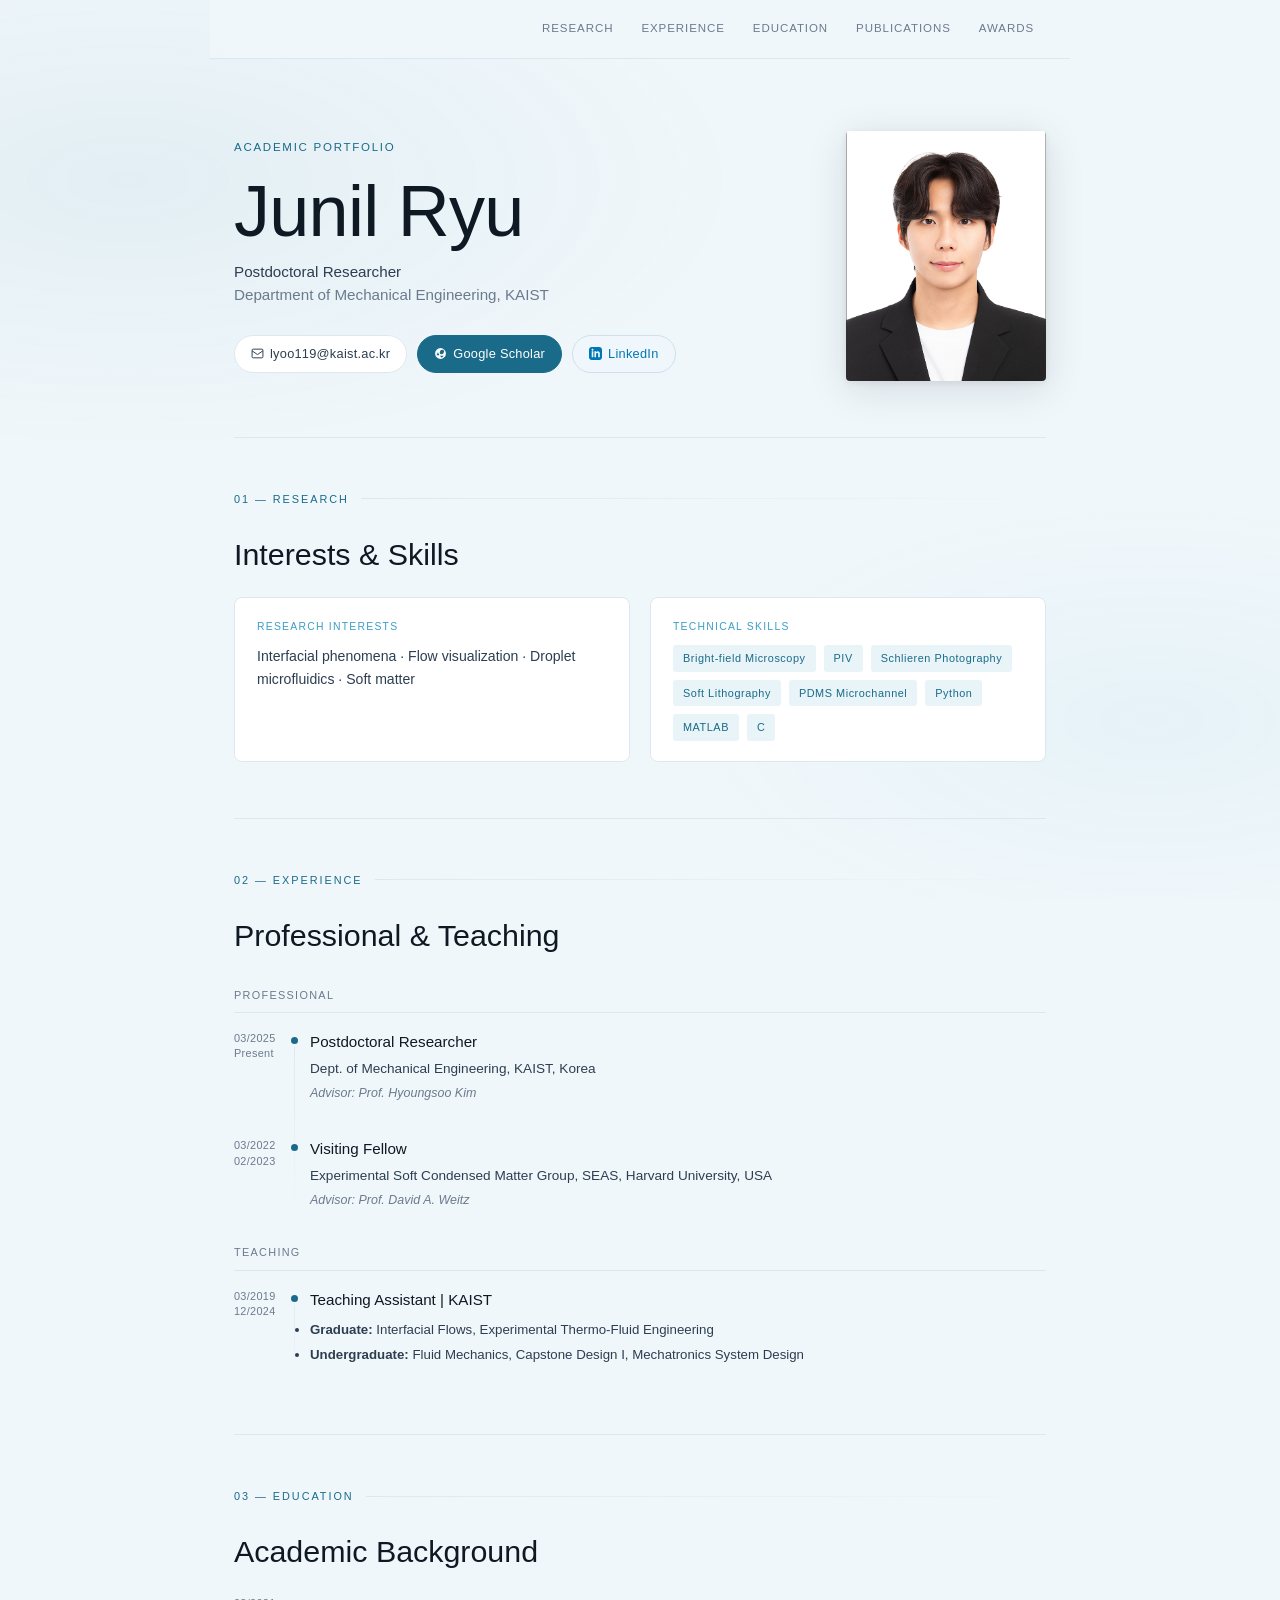
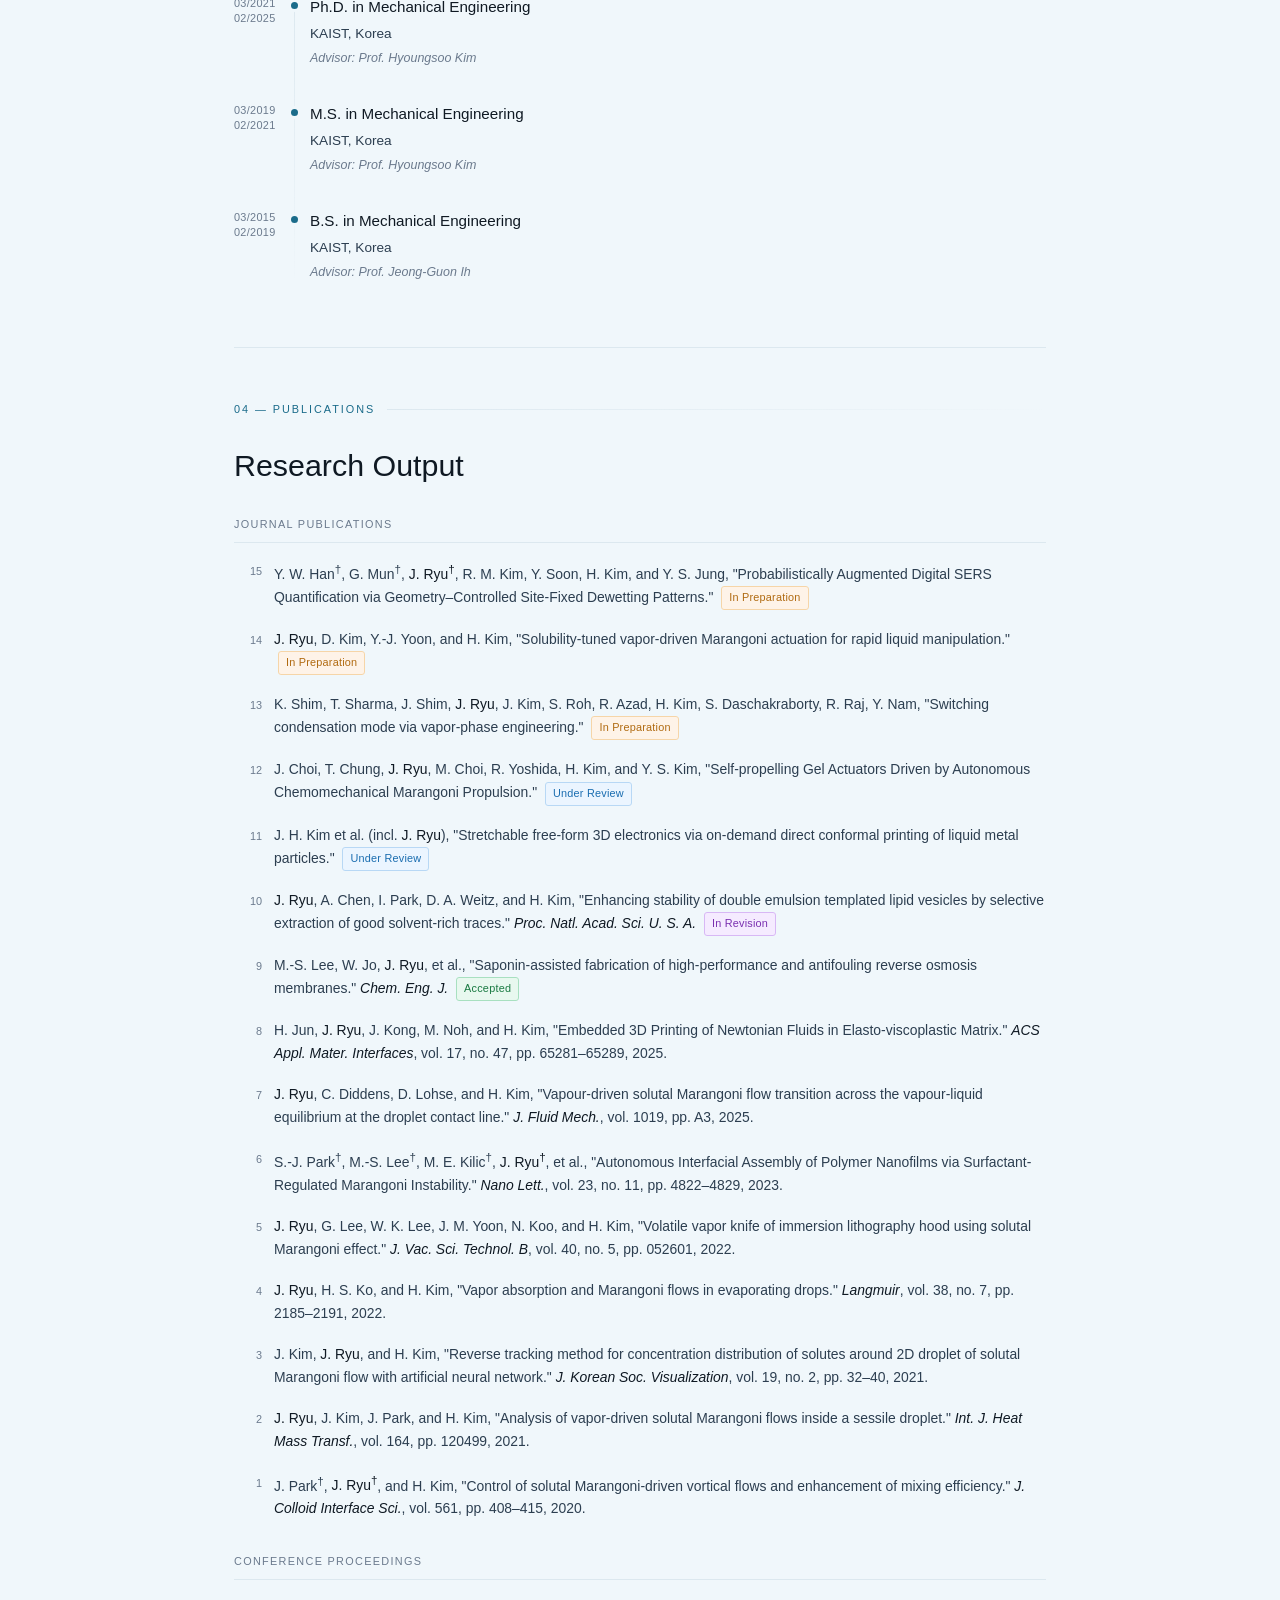
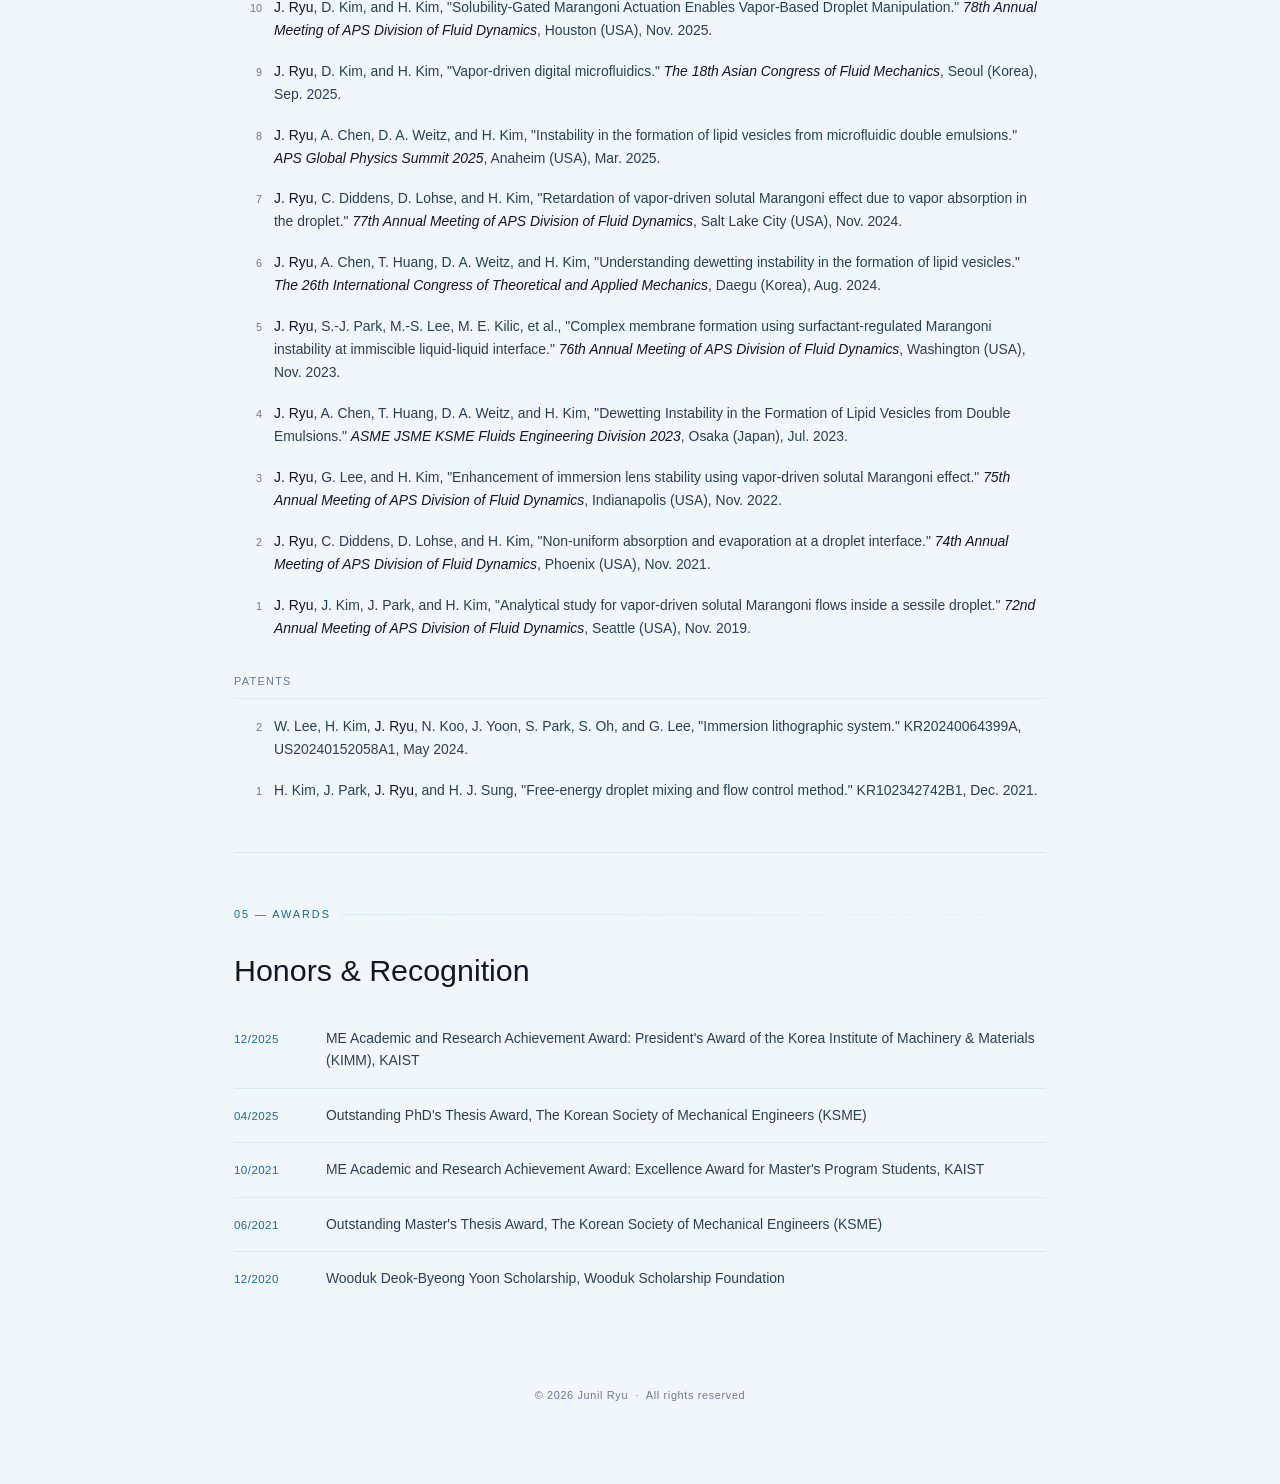
==== index.html @ 3e35cd27 "index.html" ====
<!DOCTYPE html>
<html lang="ko">
<head>
    <meta charset="UTF-8">
    <meta name="viewport" content="width=device-width, initial-scale=1.0">
    <title>Junil Ryu | Personal Academic Website</title>
    <link rel="preconnect" href="https://fonts.googleapis.com">
    <link href="https://fonts.googleapis.com/css2?family=Cormorant+Garamond:ital,wght@0,300;0,400;0,600;1,300;1,400&family=DM+Mono:wght@300;400&display=swap" rel="stylesheet">
    <style>
        :root {
            --ink: #0f1923;
            --ink-soft: #2c3e50;
            --ink-muted: #6b7a8d;
            --water: #1a6b8a;
            --water-light: #3a9fc4;
            --water-pale: #e8f4f8;
            --foam: #f0f7fb;
            --surface: #ffffff;
            --border: #dce8ef;
            --accent: #0d5a75;
            --gold: #c4933f;
        }

        * { box-sizing: border-box; margin: 0; padding: 0; }

        html { scroll-behavior: smooth; }

        body {
            font-family: Arial, sans-serif;
            font-weight: 400;
            color: var(--ink);
            background: var(--foam);
            line-height: 1.7;
            overflow-x: hidden;
        }

        /* ── BACKGROUND ── */
        body::before {
            content: '';
            position: fixed;
            inset: 0;
            background:
                radial-gradient(ellipse 80% 50% at 10% 20%, rgba(26,107,138,0.06) 0%, transparent 60%),
                radial-gradient(ellipse 60% 40% at 90% 80%, rgba(58,159,196,0.05) 0%, transparent 60%);
            pointer-events: none;
            z-index: 0;
        }

        /* ── LAYOUT ── */
        .page-wrap {
            position: relative;
            z-index: 1;
            max-width: 860px;
            margin: 0 auto;
            padding: 0 24px 80px;
        }

        /* ── NAV ── */
        .top-nav {
            position: sticky;
            top: 0;
            z-index: 100;
            display: flex;
            justify-content: flex-end;
            gap: 4px;
            padding: 14px 0;
            background: rgba(240,247,251,0.85);
            backdrop-filter: blur(12px);
            -webkit-backdrop-filter: blur(12px);
            border-bottom: 1px solid var(--border);
            margin: 0 -24px;
            padding: 14px 24px;
        }

        .top-nav a {
            font-family: Arial, sans-serif;
            font-size: 0.72rem;
            letter-spacing: 0.08em;
            text-transform: uppercase;
            color: var(--ink-muted);
            text-decoration: none;
            padding: 5px 12px;
            border-radius: 20px;
            transition: all 0.2s;
        }

        .top-nav a:hover {
            color: var(--water);
            background: var(--water-pale);
        }

        /* ── HERO ── */
        .hero {
            display: grid;
            grid-template-columns: 1fr auto;
            gap: 48px;
            align-items: center;
            padding: 72px 0 56px;
            border-bottom: 1px solid var(--border);
        }

        .hero-text {}

        .hero-eyebrow {
            font-family: Arial, sans-serif;
            font-size: 0.72rem;
            letter-spacing: 0.15em;
            text-transform: uppercase;
            color: var(--water);
            margin-bottom: 16px;
        }

        .hero-name {
            font-family: Arial, sans-serif;
            font-size: clamp(3rem, 6vw, 4.5rem);
            font-weight: 300;
            line-height: 1.05;
            color: var(--ink);
            letter-spacing: -0.01em;
            margin-bottom: 12px;
        }

        .hero-title {
            font-size: 0.95rem;
            color: var(--ink-muted);
            font-weight: 300;
            margin-bottom: 28px;
            line-height: 1.5;
        }

        .hero-title strong {
            color: var(--ink-soft);
            font-weight: 500;
        }

        .hero-links {
            display: flex;
            flex-wrap: wrap;
            gap: 10px;
            align-items: center;
        }

        .hero-links a {
            font-size: 0.8rem;
            text-decoration: none;
            padding: 7px 16px;
            border-radius: 24px;
            font-weight: 400;
            transition: all 0.25s;
            display: inline-flex;
            align-items: center;
            gap: 6px;
            letter-spacing: 0.02em;
        }

        .link-email {
            color: var(--ink-soft);
            border: 1px solid var(--border);
            background: white;
        }

        .link-email:hover {
            border-color: var(--water-light);
            color: var(--water);
        }

        .link-scholar {
            color: white;
            background: var(--water);
            border: 1px solid var(--water);
        }

        .link-scholar:hover {
            background: var(--accent);
            border-color: var(--accent);
        }

        .link-linkedin {
            color: #0077b5;
            border: 1px solid #cde0ec;
            background: #f0f7fc;
        }

        .link-linkedin:hover {
            background: #0077b5;
            color: white;
            border-color: #0077b5;
        }

        /* ── PROFILE IMAGE ── */
        .hero-photo {
            flex-shrink: 0;
        }

        .hero-photo img {
            width: 200px;
            height: 250px;
            object-fit: cover;
            border-radius: 4px;
            box-shadow: 0 8px 40px rgba(15,25,35,0.12), 0 2px 8px rgba(15,25,35,0.08);
            display: block;
        }

        .hero-photo .photo-placeholder {
            width: 160px;
            height: 200px;
            background: linear-gradient(135deg, var(--water-pale) 0%, var(--border) 100%);
            border-radius: 4px;
            display: flex;
            align-items: center;
            justify-content: center;
            font-family: 'Cormorant Garamond', serif;
            font-size: 2.5rem;
            color: var(--water);
            letter-spacing: 0.05em;
        }

        /* ── SECTIONS ── */
        .section {
            padding: 52px 0 32px;
            border-bottom: 1px solid var(--border);
        }

        .section:last-of-type {
            border-bottom: none;
        }

        .section-label {
            font-family: Arial, sans-serif;
            font-size: 0.68rem;
            letter-spacing: 0.18em;
            text-transform: uppercase;
            color: var(--water);
            margin-bottom: 28px;
            display: flex;
            align-items: center;
            gap: 12px;
        }

        .section-label::after {
            content: '';
            flex: 1;
            height: 1px;
            background: linear-gradient(to right, var(--border) 0%, transparent 100%);
        }

        .section-title {
            font-family: Arial, sans-serif;
            font-size: 1.9rem;
            font-weight: 300;
            color: var(--ink);
            line-height: 1.2;
            margin-bottom: 24px;
        }

        /* ── ABOUT / INTERESTS ── */
        .interests-grid {
            display: grid;
            grid-template-columns: 1fr 1fr;
            gap: 20px;
            margin-bottom: 24px;
        }

        .interest-card {
            background: white;
            border: 1px solid var(--border);
            border-radius: 8px;
            padding: 20px 22px;
            transition: box-shadow 0.2s, border-color 0.2s;
        }

        .interest-card:hover {
            border-color: var(--water-light);
            box-shadow: 0 4px 24px rgba(26,107,138,0.08);
        }

        .interest-card-label {
            font-family: Arial, sans-serif;
            font-size: 0.65rem;
            letter-spacing: 0.12em;
            text-transform: uppercase;
            color: var(--water-light);
            margin-bottom: 10px;
        }

        .interest-card p {
            font-size: 0.88rem;
            color: var(--ink-soft);
            line-height: 1.6;
        }

        .skill-tags {
            display: flex;
            flex-wrap: wrap;
            gap: 8px;
            margin-top: 10px;
        }

        .skill-tag {
            font-family: Arial, sans-serif;
            font-size: 0.68rem;
            letter-spacing: 0.05em;
            padding: 4px 10px;
            background: var(--water-pale);
            color: var(--water);
            border-radius: 3px;
        }

        /* ── TIMELINE ── */
        .timeline {
            position: relative;
        }

        .timeline::before {
            content: '';
            position: absolute;
            left: 60px;
            top: 8px;
            bottom: 0;
            width: 1px;
            background: linear-gradient(to bottom, var(--border), transparent);
        }

        .tl-item {
            display: grid;
            grid-template-columns: 60px 1fr;
            gap: 0 16px;
            margin-bottom: 32px;
            position: relative;
        }

        .tl-item::before {
            content: '';
            position: absolute;
            left: 60px;
            top: 8px;
            width: 7px;
            height: 7px;
            background: var(--water);
            border-radius: 50%;
            transform: translateX(-3px);
            box-shadow: 0 0 0 3px var(--foam);
        }

        .tl-date {
            font-family: Arial, sans-serif;
            font-size: 0.68rem;
            color: var(--ink-muted);
            letter-spacing: 0.03em;
            padding-top: 2px;
            text-align: left;
            line-height: 1.4;
        }

        .tl-body {}

        .tl-role {
            font-size: 0.95rem;
            font-weight: 500;
            color: var(--ink);
            margin-bottom: 2px;
        }

        .tl-place {
            font-size: 0.85rem;
            color: var(--ink-soft);
            margin-bottom: 3px;
        }

        .tl-advisor {
            font-size: 0.78rem;
            color: var(--ink-muted);
            font-style: italic;
        }

        .tl-sub {
            margin-top: 6px;
        }

        .tl-sub li {
            font-size: 0.83rem;
            color: var(--ink-soft);
            margin-bottom: 3px;
        }

        /* ── PUBLICATIONS ── */
        .pub-group-title {
            font-family: Arial, sans-serif;
            font-size: 0.68rem;
            letter-spacing: 0.12em;
            text-transform: uppercase;
            color: var(--ink-muted);
            margin: 32px 0 16px;
            padding-bottom: 8px;
            border-bottom: 1px solid var(--border);
        }

        .pub-list {
            list-style: none;
            padding: 0;
        }

        .pub-item {
            display: grid;
            grid-template-columns: 28px 1fr;
            gap: 0 12px;
            margin-bottom: 18px;
            align-items: start;
        }

        .pub-num {
            font-family: Arial, sans-serif;
            font-size: 0.68rem;
            color: var(--ink-muted);
            padding-top: 3px;
            text-align: right;
        }

        .pub-text {
            font-size: 0.87rem;
            color: var(--ink-soft);
            line-height: 1.65;
        }

        .pub-text em {
            color: var(--ink);
            font-style: italic;
        }

        .pub-text strong {
            color: var(--ink);
            font-weight: 500;
        }

        .badge {
            display: inline-block;
            font-size: 0.68rem;
            font-family: Arial, sans-serif;
            padding: 2px 7px;
            border-radius: 3px;
            vertical-align: middle;
            margin-left: 4px;
            font-style: normal;
            letter-spacing: 0.02em;
        }

        .badge-prep {
            background: #fef3e8;
            color: #b06a10;
            border: 1px solid #f6d5a8;
        }

        .badge-review {
            background: #ebf5ff;
            color: #1a6db0;
            border: 1px solid #b8d8f5;
        }

        .badge-revision {
            background: #f5ebff;
            color: #7a30b0;
            border: 1px solid #d8b8f5;
        }

        .badge-accepted {
            background: #e8f8ef;
            color: #1a7a42;
            border: 1px solid #a8e0c0;
        }

        /* ── AWARDS ── */
        .awards-list {
            list-style: none;
            padding: 0;
        }

        .award-item {
            display: grid;
            grid-template-columns: 72px 1fr;
            gap: 0 20px;
            padding: 16px 0;
            border-bottom: 1px solid var(--border);
            align-items: baseline;
        }

        .award-item:last-child {
            border-bottom: none;
        }

        .award-year {
            font-family: Arial, sans-serif;
            font-size: 0.72rem;
            color: var(--water);
            letter-spacing: 0.04em;
        }

        .award-text {
            font-size: 0.87rem;
            color: var(--ink-soft);
            line-height: 1.55;
        }

        /* ── FOOTER ── */
        .footer {
            text-align: center;
            padding: 48px 0 0;
            font-family: Arial, sans-serif;
            font-size: 0.68rem;
            color: var(--ink-muted);
            letter-spacing: 0.06em;
        }

        /* ── ANIMATIONS ── */
        @keyframes fadeUp {
            from { opacity: 0; transform: translateY(16px); }
            to   { opacity: 1; transform: translateY(0); }
        }

        .hero { animation: fadeUp 0.6s ease both; }
        .section { animation: fadeUp 0.5s ease both; animation-play-state: paused; }
        .section.visible { animation-play-state: running; }

        /* ── RESPONSIVE ── */
        @media (max-width: 640px) {
            .hero {
                grid-template-columns: 1fr;
                gap: 32px;
            }
            .hero-photo { order: -1; }
            .hero-photo img, .hero-photo .photo-placeholder {
                width: 100px;
                height: 125px;
            }
            .interests-grid { grid-template-columns: 1fr; }
            .timeline::before { left: 60px; }
            .tl-item { grid-template-columns: 60px 1fr; }
            .tl-item::before { left: 60px; }
        }
    </style>
</head>
<body>

<div class="page-wrap">

    <nav class="top-nav">
        <a href="#about">Research</a>
        <a href="#experience">Experience</a>
        <a href="#education">Education</a>
        <a href="#publications">Publications</a>
        <a href="#awards">Awards</a>
    </nav>

    <!-- ── HERO ── -->
    <header class="hero">
        <div class="hero-text">
            <div class="hero-eyebrow">Academic Portfolio</div>
            <h1 class="hero-name">Junil Ryu</h1>
            <p class="hero-title">
                <strong>Postdoctoral Researcher</strong><br>
                Department of Mechanical Engineering, KAIST
            </p>
            <div class="hero-links">
                <a href="mailto:lyoo119@kaist.ac.kr" class="link-email">
                    <svg width="13" height="13" viewBox="0 0 24 24" fill="none" stroke="currentColor" stroke-width="1.8"><rect x="2" y="4" width="20" height="16" rx="2"/><path d="m2 7 10 7 10-7"/></svg>
                    lyoo119@kaist.ac.kr
                </a>
                <a href="https://scholar.google.com/citations?user=QpXOs18AAAAJ&hl=ko" target="_blank" class="link-scholar">
                    <svg width="13" height="13" viewBox="0 0 24 24" fill="currentColor"><path d="M12,2A10,10 0 0,0 2,12A10,10 0 0,0 12,22A10,10 0 0,0 22,12A10,10 0 0,0 12,2M15.6,5.3C17.4,5.3 18.5,6.5 18.5,8.2C18.5,10.9 16.4,13.2 13.5,13.2C11.7,13.2 10.6,12 10.6,10.3C10.6,7.6 12.7,5.3 15.6,5.3M7.3,9.8L10,15H4.5L7.3,9.8M10.7,16H18.1L14.4,20L10.7,16Z"/></svg>
                    Google Scholar
                </a>
                <a href="http://www.linkedin.com/in/junil-ryu-994206253" target="_blank" class="link-linkedin">
                    <svg width="13" height="13" viewBox="0 0 24 24" fill="currentColor"><path d="M19 0h-14c-2.761 0-5 2.239-5 5v14c0 2.761 2.239 5 5 5h14c2.762 0 5-2.239 5-5v-14c0-2.761-2.238-5-5-5zm-11 19h-3v-11h3v11zm-1.5-12.268c-.966 0-1.75-.79-1.75-1.764s.784-1.764 1.75-1.764 1.75.79 1.75 1.764-.783 1.764-1.75 1.764zm13.5 12.268h-3v-5.604c0-3.368-4-3.113-4 0v5.604h-3v-11h3v1.765c1.396-2.586 7-2.777 7 2.476v6.759z"/></svg>
                    LinkedIn
                </a>
            </div>
        </div>
        <div class="hero-photo">
            <img src="profile.jpg" alt="Junil Ryu" onerror="this.style.display='none'; this.nextElementSibling.style.display='flex';">
            <div class="photo-placeholder" style="display:none;">JR</div>
        </div>
    </header>

    <!-- ── ABOUT ── -->
    <section class="section" id="about">
        <div class="section-label">01 — Research</div>
        <h2 class="section-title">Interests & Skills</h2>
        <div class="interests-grid">
            <div class="interest-card">
                <div class="interest-card-label">Research Interests</div>
                <p>Interfacial phenomena · Flow visualization · Droplet microfluidics · Soft matter</p>
            </div>
            <div class="interest-card">
                <div class="interest-card-label">Technical Skills</div>
                <div class="skill-tags">
                    <span class="skill-tag">Bright-field Microscopy</span>
                    <span class="skill-tag">PIV</span>
                    <span class="skill-tag">Schlieren Photography</span>
                    <span class="skill-tag">Soft Lithography</span>
                    <span class="skill-tag">PDMS Microchannel</span>
                    <span class="skill-tag">Python</span>
                    <span class="skill-tag">MATLAB</span>
                    <span class="skill-tag">C</span>
                </div>
            </div>
        </div>
    </section>

    <!-- ── EXPERIENCE ── -->
    <section class="section" id="experience">
        <div class="section-label">02 — Experience</div>
        <h2 class="section-title">Professional & Teaching</h2>

        <div class="pub-group-title">Professional</div>
        <div class="timeline">
            <div class="tl-item">
                <div class="tl-date">03/2025<br>Present</div>
                <div class="tl-body">
                    <div class="tl-role">Postdoctoral Researcher</div>
                    <div class="tl-place">Dept. of Mechanical Engineering, KAIST, Korea</div>
                    <div class="tl-advisor">Advisor: Prof. Hyoungsoo Kim</div>
                </div>
            </div>
            <div class="tl-item">
                <div class="tl-date">03/2022<br>02/2023</div>
                <div class="tl-body">
                    <div class="tl-role">Visiting Fellow</div>
                    <div class="tl-place">Experimental Soft Condensed Matter Group, SEAS, Harvard University, USA</div>
                    <div class="tl-advisor">Advisor: Prof. David A. Weitz</div>
                </div>
            </div>
        </div>

        <div class="pub-group-title">Teaching</div>
        <div class="timeline">
            <div class="tl-item">
                <div class="tl-date">03/2019<br>12/2024</div>
                <div class="tl-body">
                    <div class="tl-role">Teaching Assistant | KAIST</div>
                    <ul class="tl-sub">
                        <li><strong>Graduate:</strong> Interfacial Flows, Experimental Thermo-Fluid Engineering</li>
                        <li><strong>Undergraduate:</strong> Fluid Mechanics, Capstone Design I, Mechatronics System Design</li>
                    </ul>
                </div>
            </div>
        </div>
    </section>

    <!-- ── EDUCATION ── -->
    <section class="section" id="education">
        <div class="section-label">03 — Education</div>
        <h2 class="section-title">Academic Background</h2>
        <div class="timeline">
            <div class="tl-item">
                <div class="tl-date">03/2021<br>02/2025</div>
                <div class="tl-body">
                    <div class="tl-role">Ph.D. in Mechanical Engineering</div>
                    <div class="tl-place">KAIST, Korea</div>
                    <div class="tl-advisor">Advisor: Prof. Hyoungsoo Kim</div>
                </div>
            </div>
            <div class="tl-item">
                <div class="tl-date">03/2019<br>02/2021</div>
                <div class="tl-body">
                    <div class="tl-role">M.S. in Mechanical Engineering</div>
                    <div class="tl-place">KAIST, Korea</div>
                    <div class="tl-advisor">Advisor: Prof. Hyoungsoo Kim</div>
                </div>
            </div>
            <div class="tl-item">
                <div class="tl-date">03/2015<br>02/2019</div>
                <div class="tl-body">
                    <div class="tl-role">B.S. in Mechanical Engineering</div>
                    <div class="tl-place">KAIST, Korea</div>
                    <div class="tl-advisor">Advisor: Prof. Jeong-Guon Ih</div>
                </div>
            </div>
        </div>
    </section>

    <!-- ── PUBLICATIONS ── -->
    <section class="section" id="publications">
        <div class="section-label">04 — Publications</div>
        <h2 class="section-title">Research Output</h2>

        <div class="pub-group-title">Journal Publications</div>
        <ul class="pub-list">
            <li class="pub-item">
                <span class="pub-num">15</span>
                <span class="pub-text">Y. W. Han<sup>†</sup>, G. Mun<sup>†</sup>, <strong>J. Ryu<sup>†</sup></strong>, R. M. Kim, Y. Soon, H. Kim, and Y. S. Jung, "Probabilistically Augmented Digital SERS Quantification via Geometry–Controlled Site-Fixed Dewetting Patterns." <span class="badge badge-prep">In Preparation</span></span>
            </li>
            <li class="pub-item">
                <span class="pub-num">14</span>
                <span class="pub-text"><strong>J. Ryu</strong>, D. Kim, Y.-J. Yoon, and H. Kim, "Solubility-tuned vapor-driven Marangoni actuation for rapid liquid manipulation." <span class="badge badge-prep">In Preparation</span></span>
            </li>
            <li class="pub-item">
                <span class="pub-num">13</span>
                <span class="pub-text">K. Shim, T. Sharma, J. Shim, <strong>J. Ryu</strong>, J. Kim, S. Roh, R. Azad, H. Kim, S. Daschakraborty, R. Raj, Y. Nam, "Switching condensation mode via vapor-phase engineering." <span class="badge badge-prep">In Preparation</span></span>
            </li>
            <li class="pub-item">
                <span class="pub-num">12</span>
                <span class="pub-text">J. Choi, T. Chung, <strong>J. Ryu</strong>, M. Choi, R. Yoshida, H. Kim, and Y. S. Kim, "Self-propelling Gel Actuators Driven by Autonomous Chemomechanical Marangoni Propulsion." <span class="badge badge-review">Under Review</span></span>
            </li>
            <li class="pub-item">
                <span class="pub-num">11</span>
                <span class="pub-text">J. H. Kim et al. (incl. <strong>J. Ryu</strong>), "Stretchable free-form 3D electronics via on-demand direct conformal printing of liquid metal particles." <span class="badge badge-review">Under Review</span></span>
            </li>
            <li class="pub-item">
                <span class="pub-num">10</span>
                <span class="pub-text"><strong>J. Ryu</strong>, A. Chen, I. Park, D. A. Weitz, and H. Kim, "Enhancing stability of double emulsion templated lipid vesicles by selective extraction of good solvent-rich traces." <em>Proc. Natl. Acad. Sci. U. S. A.</em> <span class="badge badge-revision">In Revision</span></span>
            </li>
            <li class="pub-item">
                <span class="pub-num">9</span>
                <span class="pub-text">M.-S. Lee, W. Jo, <strong>J. Ryu</strong>, et al., "Saponin-assisted fabrication of high-performance and antifouling reverse osmosis membranes." <em>Chem. Eng. J.</em> <span class="badge badge-accepted">Accepted</span></span>
            </li>
            <li class="pub-item">
                <span class="pub-num">8</span>
                <span class="pub-text">H. Jun, <strong>J. Ryu</strong>, J. Kong, M. Noh, and H. Kim, "Embedded 3D Printing of Newtonian Fluids in Elasto-viscoplastic Matrix." <em>ACS Appl. Mater. Interfaces</em>, vol. 17, no. 47, pp. 65281–65289, 2025.</span>
            </li>
            <li class="pub-item">
                <span class="pub-num">7</span>
                <span class="pub-text"><strong>J. Ryu</strong>, C. Diddens, D. Lohse, and H. Kim, "Vapour-driven solutal Marangoni flow transition across the vapour-liquid equilibrium at the droplet contact line." <em>J. Fluid Mech.</em>, vol. 1019, pp. A3, 2025.</span>
            </li>
            <li class="pub-item">
                <span class="pub-num">6</span>
                <span class="pub-text">S.-J. Park<sup>†</sup>, M.-S. Lee<sup>†</sup>, M. E. Kilic<sup>†</sup>, <strong>J. Ryu<sup>†</sup></strong>, et al., "Autonomous Interfacial Assembly of Polymer Nanofilms via Surfactant-Regulated Marangoni Instability." <em>Nano Lett.</em>, vol. 23, no. 11, pp. 4822–4829, 2023.</span>
            </li>
            <li class="pub-item">
                <span class="pub-num">5</span>
                <span class="pub-text"><strong>J. Ryu</strong>, G. Lee, W. K. Lee, J. M. Yoon, N. Koo, and H. Kim, "Volatile vapor knife of immersion lithography hood using solutal Marangoni effect." <em>J. Vac. Sci. Technol. B</em>, vol. 40, no. 5, pp. 052601, 2022.</span>
            </li>
            <li class="pub-item">
                <span class="pub-num">4</span>
                <span class="pub-text"><strong>J. Ryu</strong>, H. S. Ko, and H. Kim, "Vapor absorption and Marangoni flows in evaporating drops." <em>Langmuir</em>, vol. 38, no. 7, pp. 2185–2191, 2022.</span>
            </li>
            <li class="pub-item">
                <span class="pub-num">3</span>
                <span class="pub-text">J. Kim, <strong>J. Ryu</strong>, and H. Kim, "Reverse tracking method for concentration distribution of solutes around 2D droplet of solutal Marangoni flow with artificial neural network." <em>J. Korean Soc. Visualization</em>, vol. 19, no. 2, pp. 32–40, 2021.</span>
            </li>
            <li class="pub-item">
                <span class="pub-num">2</span>
                <span class="pub-text"><strong>J. Ryu</strong>, J. Kim, J. Park, and H. Kim, "Analysis of vapor-driven solutal Marangoni flows inside a sessile droplet." <em>Int. J. Heat Mass Transf.</em>, vol. 164, pp. 120499, 2021.</span>
            </li>
            <li class="pub-item">
                <span class="pub-num">1</span>
                <span class="pub-text">J. Park<sup>†</sup>, <strong>J. Ryu<sup>†</sup></strong>, and H. Kim, "Control of solutal Marangoni-driven vortical flows and enhancement of mixing efficiency." <em>J. Colloid Interface Sci.</em>, vol. 561, pp. 408–415, 2020.</span>
            </li>
        </ul>

        <div class="pub-group-title">Conference Proceedings</div>
        <ul class="pub-list">
            <li class="pub-item">
                <span class="pub-num">10</span>
                <span class="pub-text"><strong>J. Ryu</strong>, D. Kim, and H. Kim, "Solubility-Gated Marangoni Actuation Enables Vapor-Based Droplet Manipulation." <em>78th Annual Meeting of APS Division of Fluid Dynamics</em>, Houston (USA), Nov. 2025.</span>
            </li>
            <li class="pub-item">
                <span class="pub-num">9</span>
                <span class="pub-text"><strong>J. Ryu</strong>, D. Kim, and H. Kim, "Vapor-driven digital microfluidics." <em>The 18th Asian Congress of Fluid Mechanics</em>, Seoul (Korea), Sep. 2025.</span>
            </li>
            <li class="pub-item">
                <span class="pub-num">8</span>
                <span class="pub-text"><strong>J. Ryu</strong>, A. Chen, D. A. Weitz, and H. Kim, "Instability in the formation of lipid vesicles from microfluidic double emulsions." <em>APS Global Physics Summit 2025</em>, Anaheim (USA), Mar. 2025.</span>
            </li>
            <li class="pub-item">
                <span class="pub-num">7</span>
                <span class="pub-text"><strong>J. Ryu</strong>, C. Diddens, D. Lohse, and H. Kim, "Retardation of vapor-driven solutal Marangoni effect due to vapor absorption in the droplet." <em>77th Annual Meeting of APS Division of Fluid Dynamics</em>, Salt Lake City (USA), Nov. 2024.</span>
            </li>
            <li class="pub-item">
                <span class="pub-num">6</span>
                <span class="pub-text"><strong>J. Ryu</strong>, A. Chen, T. Huang, D. A. Weitz, and H. Kim, "Understanding dewetting instability in the formation of lipid vesicles." <em>The 26th International Congress of Theoretical and Applied Mechanics</em>, Daegu (Korea), Aug. 2024.</span>
            </li>
            <li class="pub-item">
                <span class="pub-num">5</span>
                <span class="pub-text"><strong>J. Ryu</strong>, S.-J. Park, M.-S. Lee, M. E. Kilic, et al., "Complex membrane formation using surfactant-regulated Marangoni instability at immiscible liquid-liquid interface." <em>76th Annual Meeting of APS Division of Fluid Dynamics</em>, Washington (USA), Nov. 2023.</span>
            </li>
            <li class="pub-item">
                <span class="pub-num">4</span>
                <span class="pub-text"><strong>J. Ryu</strong>, A. Chen, T. Huang, D. A. Weitz, and H. Kim, "Dewetting Instability in the Formation of Lipid Vesicles from Double Emulsions." <em>ASME JSME KSME Fluids Engineering Division 2023</em>, Osaka (Japan), Jul. 2023.</span>
            </li>
            <li class="pub-item">
                <span class="pub-num">3</span>
                <span class="pub-text"><strong>J. Ryu</strong>, G. Lee, and H. Kim, "Enhancement of immersion lens stability using vapor-driven solutal Marangoni effect." <em>75th Annual Meeting of APS Division of Fluid Dynamics</em>, Indianapolis (USA), Nov. 2022.</span>
            </li>
            <li class="pub-item">
                <span class="pub-num">2</span>
                <span class="pub-text"><strong>J. Ryu</strong>, C. Diddens, D. Lohse, and H. Kim, "Non-uniform absorption and evaporation at a droplet interface." <em>74th Annual Meeting of APS Division of Fluid Dynamics</em>, Phoenix (USA), Nov. 2021.</span>
            </li>
            <li class="pub-item">
                <span class="pub-num">1</span>
                <span class="pub-text"><strong>J. Ryu</strong>, J. Kim, J. Park, and H. Kim, "Analytical study for vapor-driven solutal Marangoni flows inside a sessile droplet." <em>72nd Annual Meeting of APS Division of Fluid Dynamics</em>, Seattle (USA), Nov. 2019.</span>
            </li>
        </ul>

        <div class="pub-group-title">Patents</div>
        <ul class="pub-list">
            <li class="pub-item">
                <span class="pub-num">2</span>
                <span class="pub-text">W. Lee, H. Kim, <strong>J. Ryu</strong>, N. Koo, J. Yoon, S. Park, S. Oh, and G. Lee, "Immersion lithographic system." KR20240064399A, US20240152058A1, May 2024.</span>
            </li>
            <li class="pub-item">
                <span class="pub-num">1</span>
                <span class="pub-text">H. Kim, J. Park, <strong>J. Ryu</strong>, and H. J. Sung, "Free-energy droplet mixing and flow control method." KR102342742B1, Dec. 2021.</span>
            </li>
        </ul>
    </section>

    <!-- ── AWARDS ── -->
    <section class="section" id="awards">
        <div class="section-label">05 — Awards</div>
        <h2 class="section-title">Honors & Recognition</h2>
        <ul class="awards-list">
            <li class="award-item">
                <span class="award-year">12/2025</span>
                <span class="award-text">ME Academic and Research Achievement Award: President's Award of the Korea Institute of Machinery &amp; Materials (KIMM), KAIST</span>
            </li>
            <li class="award-item">
                <span class="award-year">04/2025</span>
                <span class="award-text">Outstanding PhD's Thesis Award, The Korean Society of Mechanical Engineers (KSME)</span>
            </li>
            <li class="award-item">
                <span class="award-year">10/2021</span>
                <span class="award-text">ME Academic and Research Achievement Award: Excellence Award for Master's Program Students, KAIST</span>
            </li>
            <li class="award-item">
                <span class="award-year">06/2021</span>
                <span class="award-text">Outstanding Master's Thesis Award, The Korean Society of Mechanical Engineers (KSME)</span>
            </li>
            <li class="award-item">
                <span class="award-year">12/2020</span>
                <span class="award-text">Wooduk Deok-Byeong Yoon Scholarship, Wooduk Scholarship Foundation</span>
            </li>
        </ul>
    </section>

    <footer class="footer">
        <p>&copy; 2026 Junil Ryu &nbsp;·&nbsp; All rights reserved</p>
    </footer>

</div>

<script>
    // Scroll-triggered section animations
    const observer = new IntersectionObserver((entries) => {
        entries.forEach(e => {
            if (e.isIntersecting) {
                e.target.classList.add('visible');
                observer.unobserve(e.target);
            }
        });
    }, { threshold: 0.08 });

    document.querySelectorAll('.section').forEach(s => observer.observe(s));
</script>

</body>
</html>
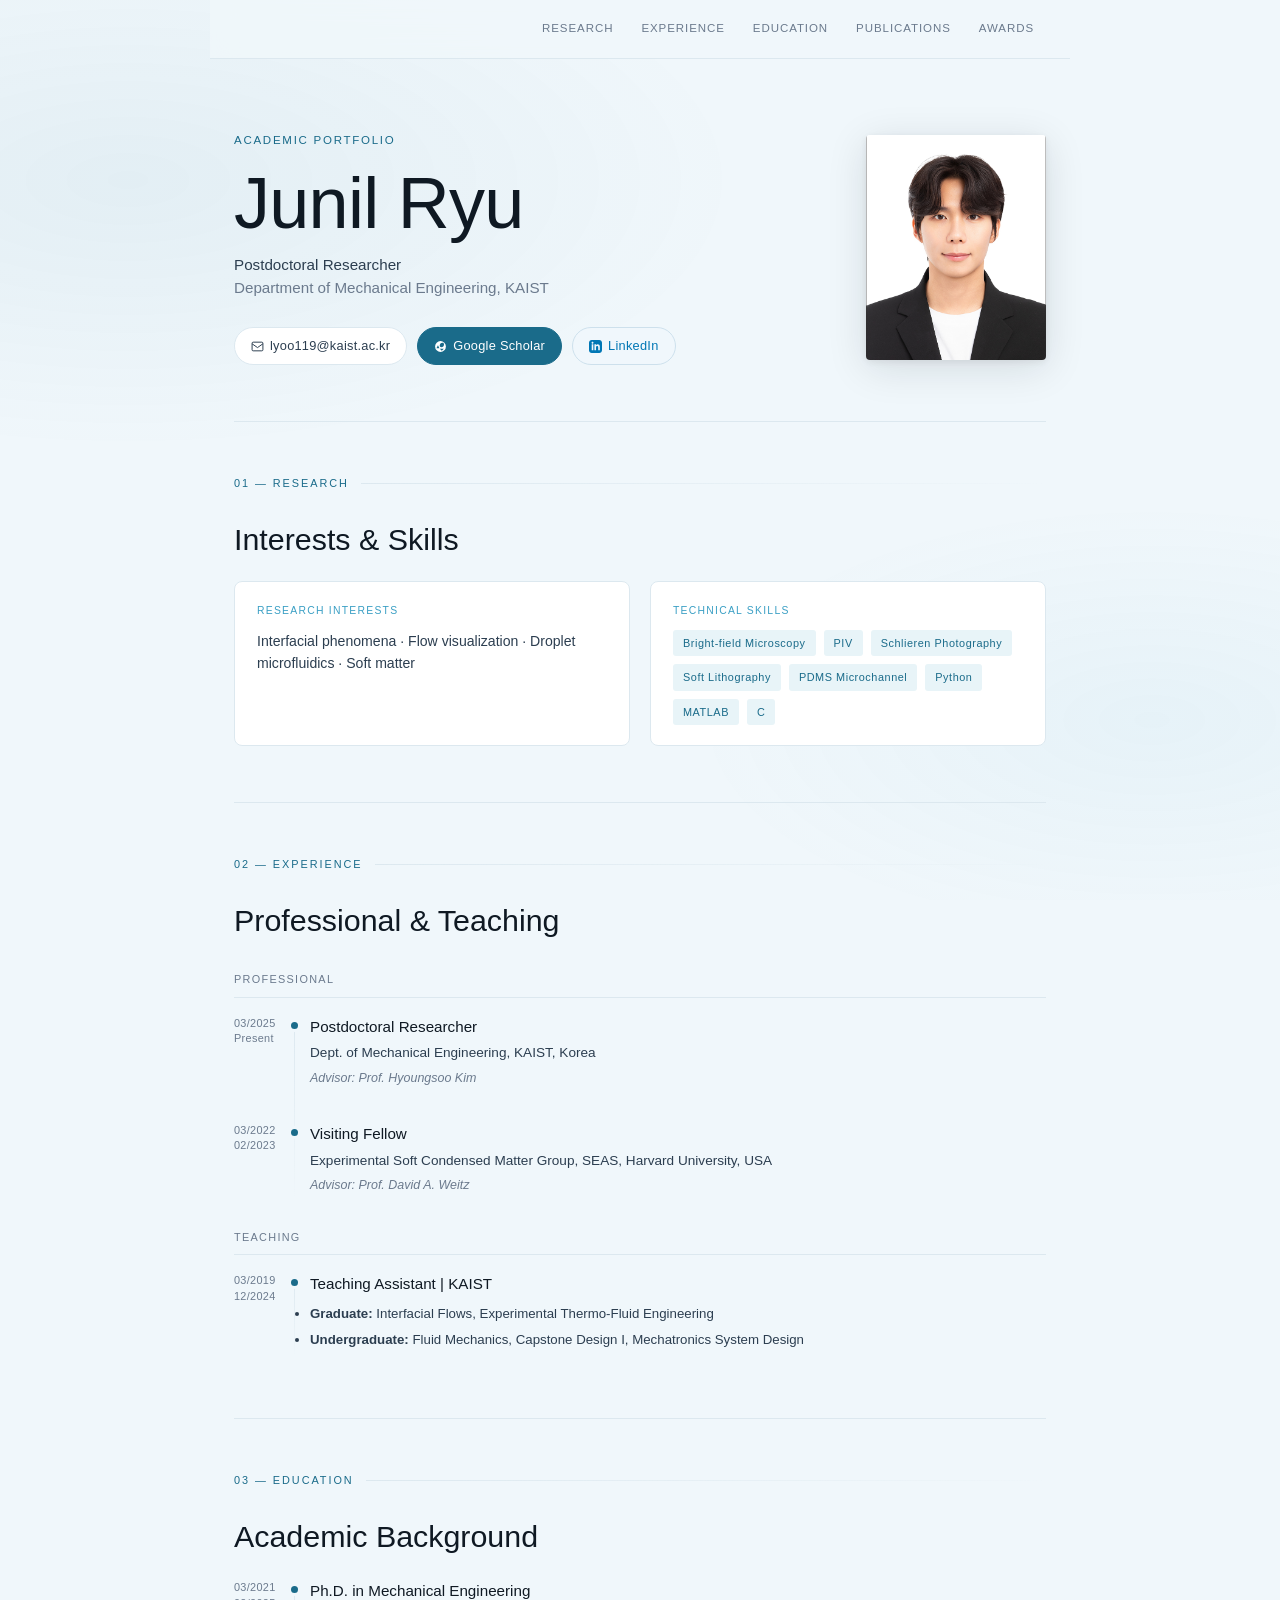
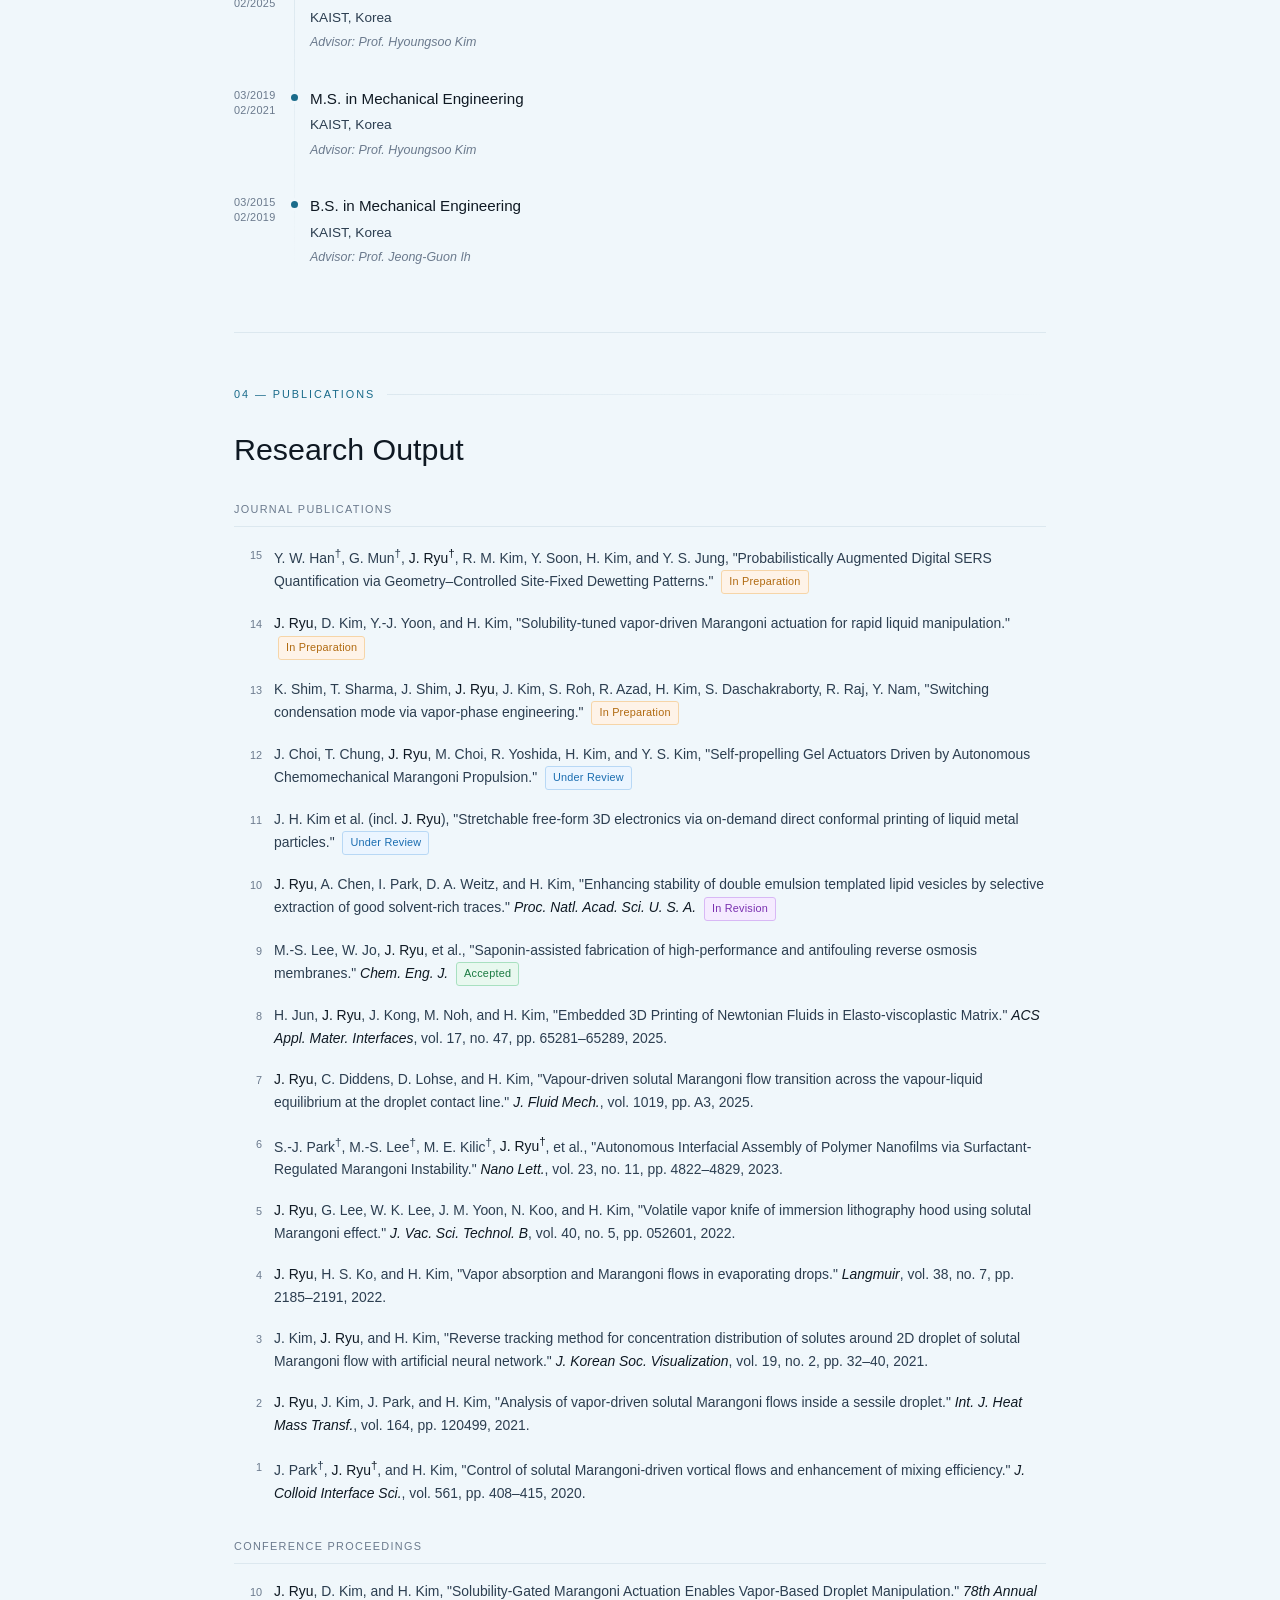
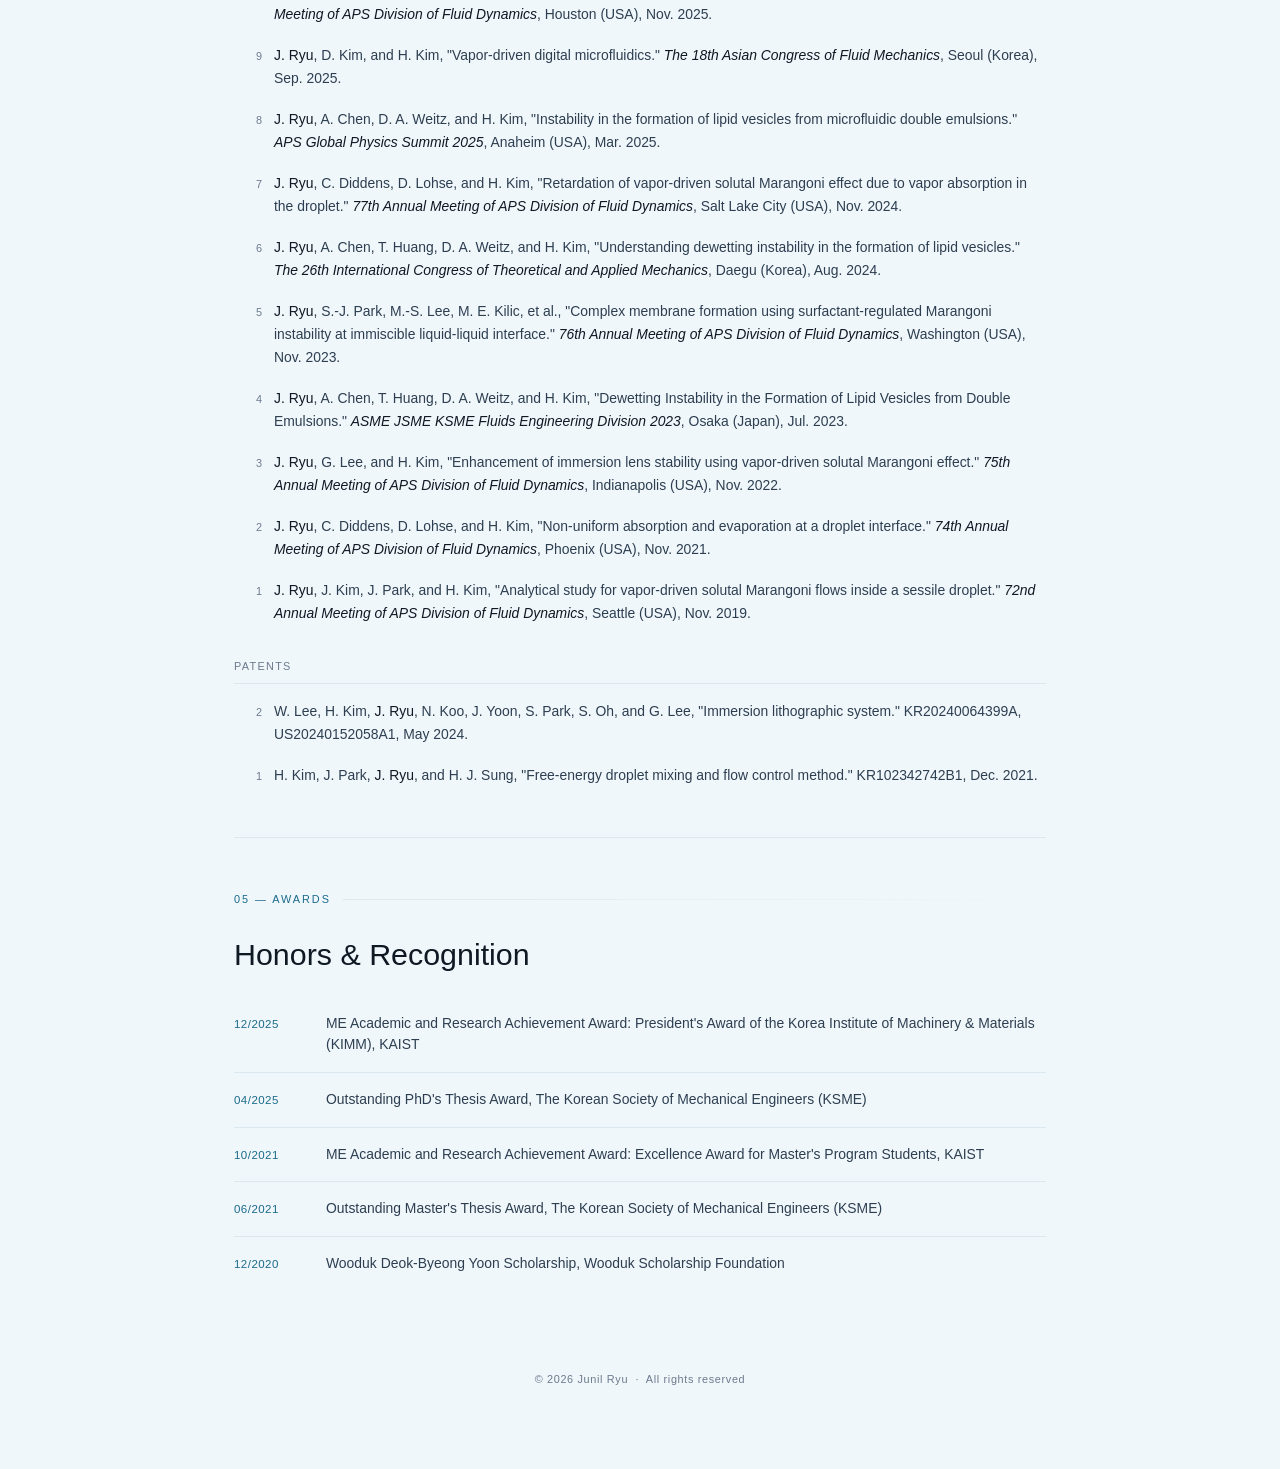
==== commit e70734ea: "index.html" ====
--- a/index.html
+++ b/index.html
@@ -193,8 +193,8 @@
         }
 
         .hero-photo img {
-            width: 200px;
-            height: 250px;
+            width: 180px;
+            height: 225px;
             object-fit: cover;
             border-radius: 4px;
             box-shadow: 0 8px 40px rgba(15,25,35,0.12), 0 2px 8px rgba(15,25,35,0.08);
@@ -202,8 +202,8 @@
         }
 
         .hero-photo .photo-placeholder {
-            width: 160px;
-            height: 200px;
+            width: 180px;
+            height: 225px;
             background: linear-gradient(135deg, var(--water-pale) 0%, var(--border) 100%);
             border-radius: 4px;
             display: flex;
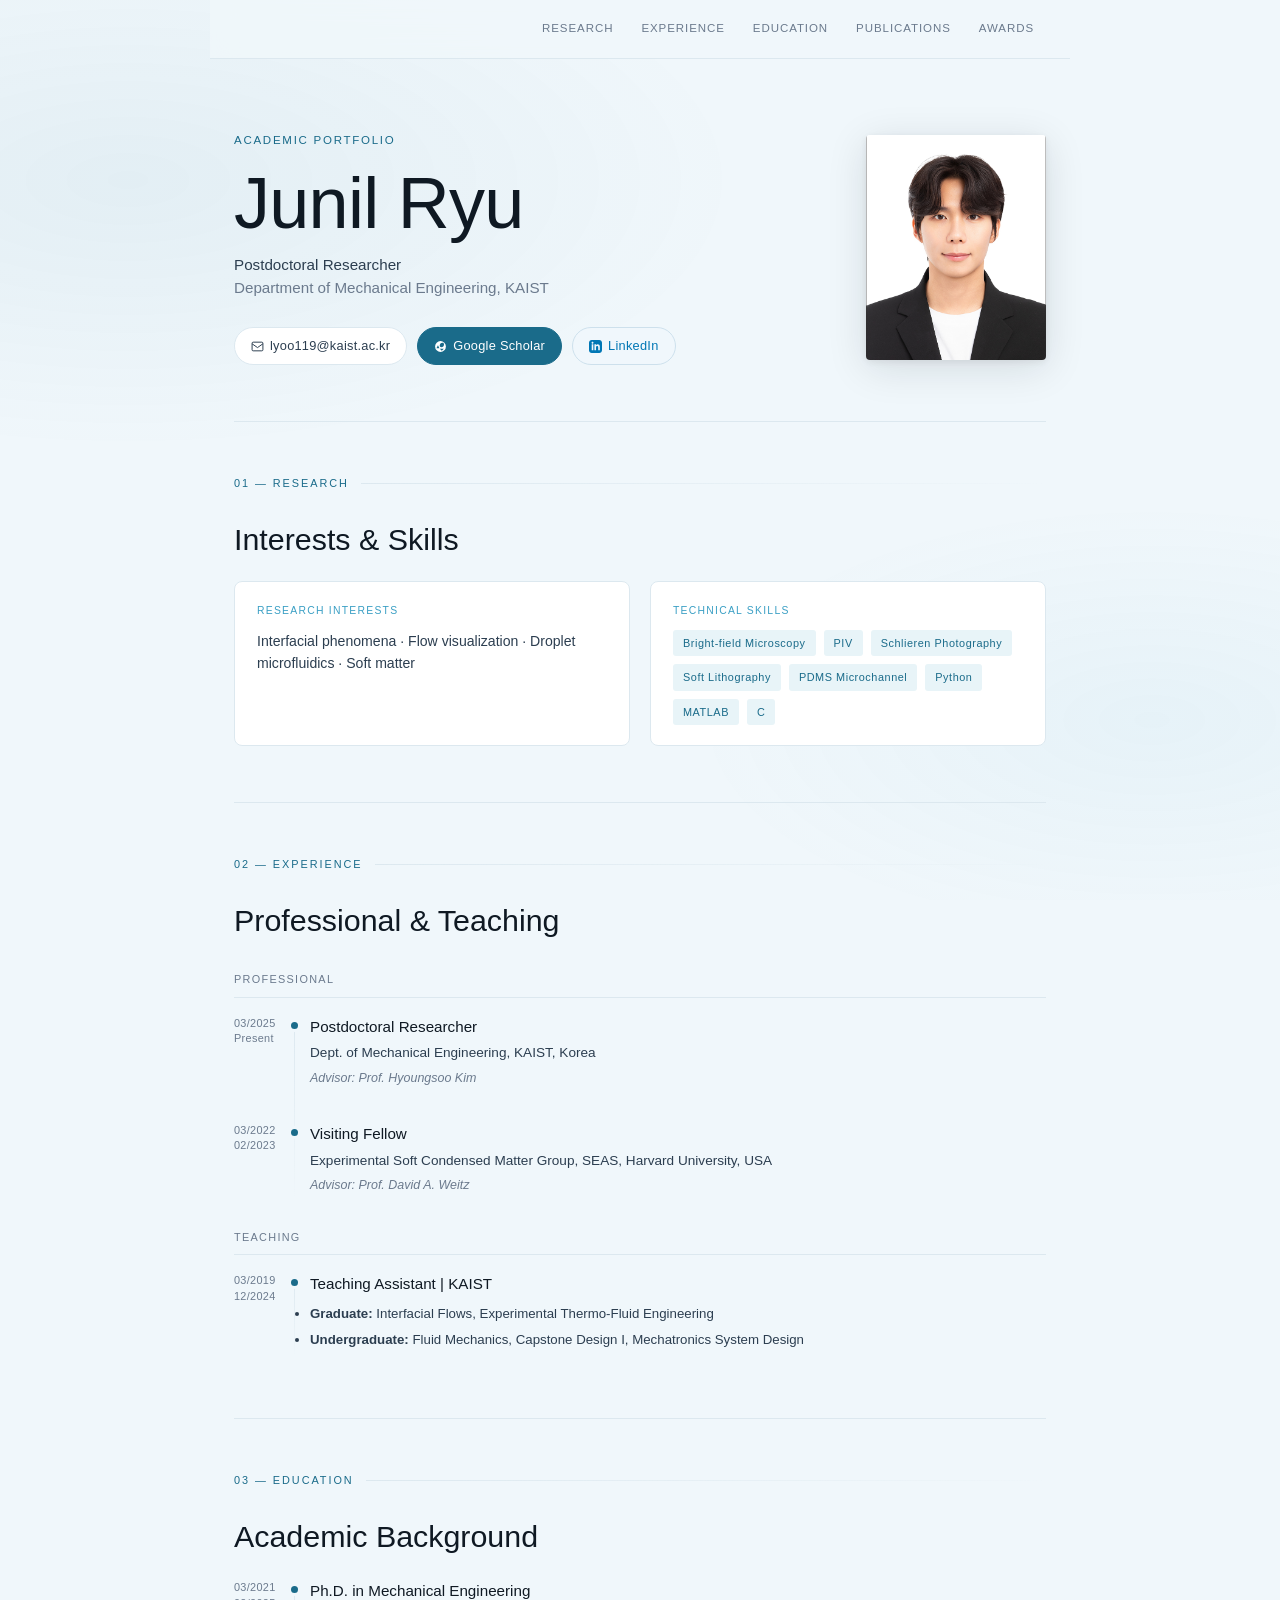
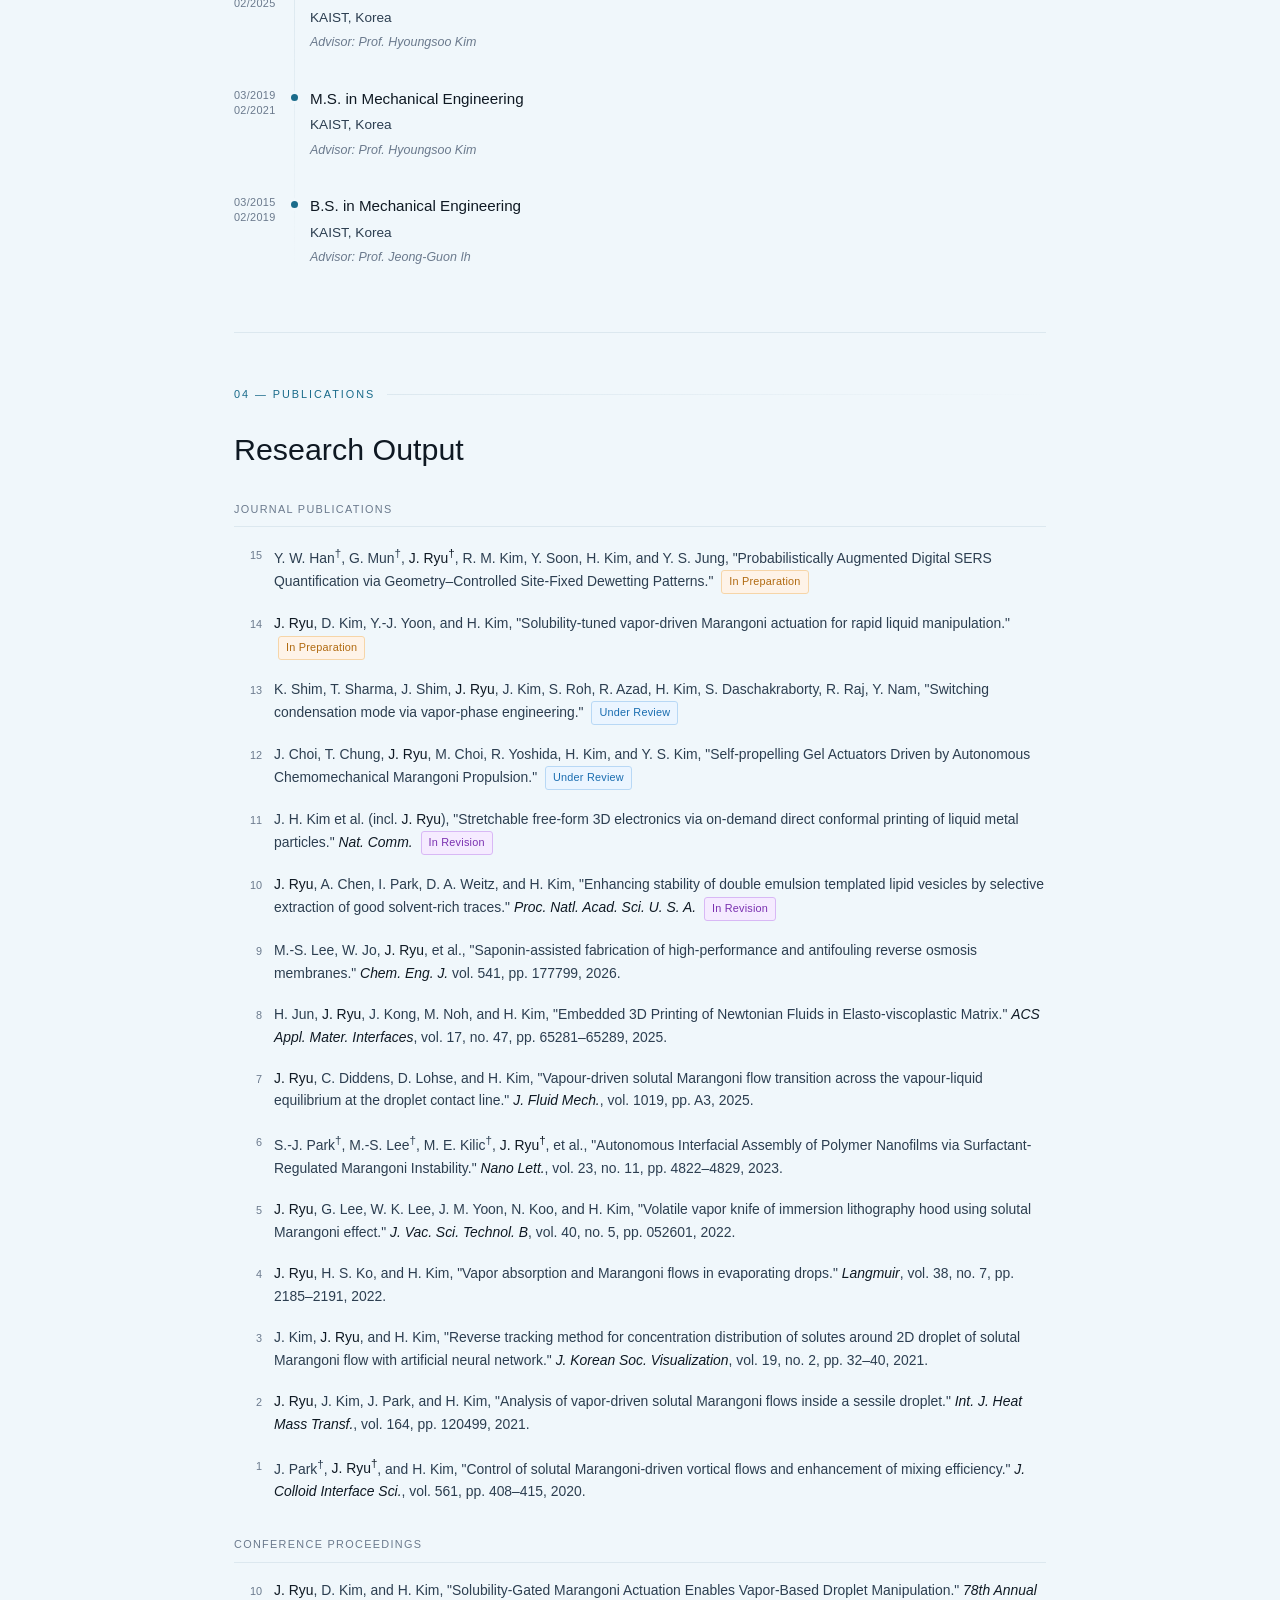
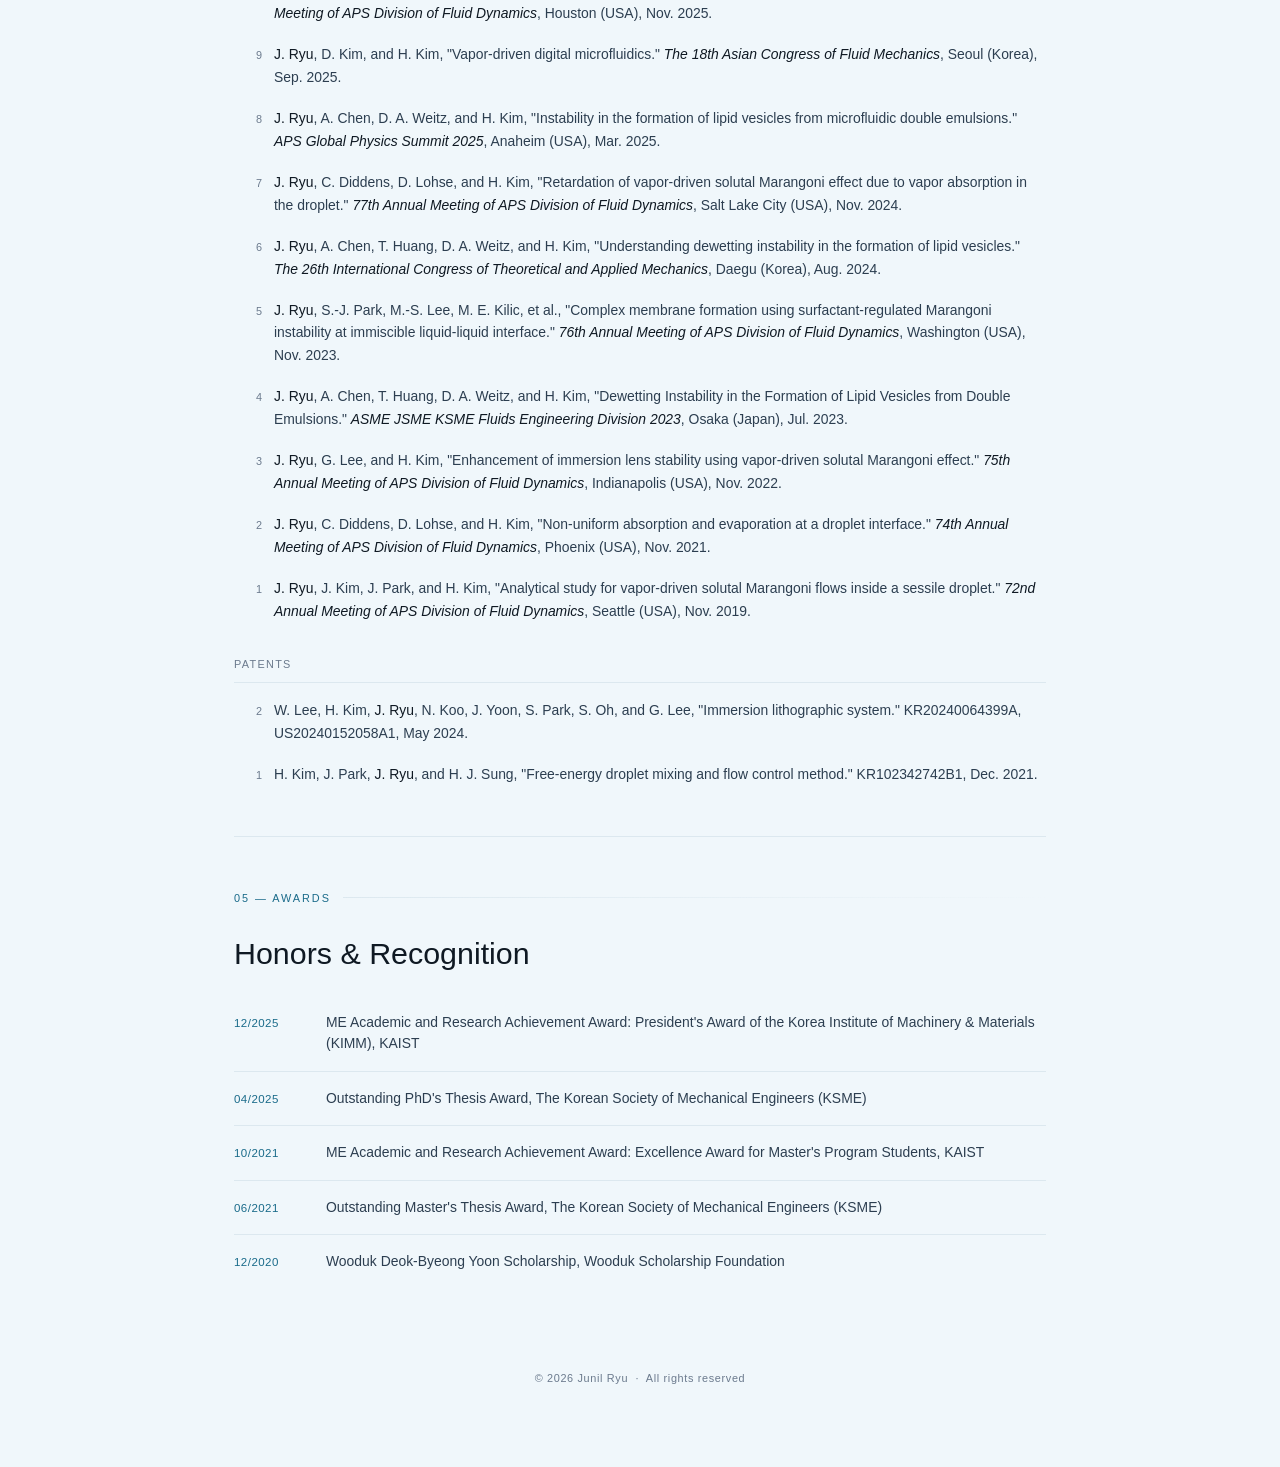
==== commit 1bb7d521: "Update index.html" ====
--- a/index.html
+++ b/index.html
@@ -694,7 +694,7 @@
             </li>
             <li class="pub-item">
                 <span class="pub-num">13</span>
-                <span class="pub-text">K. Shim, T. Sharma, J. Shim, <strong>J. Ryu</strong>, J. Kim, S. Roh, R. Azad, H. Kim, S. Daschakraborty, R. Raj, Y. Nam, "Switching condensation mode via vapor-phase engineering." <span class="badge badge-prep">In Preparation</span></span>
+                <span class="pub-text">K. Shim, T. Sharma, J. Shim, <strong>J. Ryu</strong>, J. Kim, S. Roh, R. Azad, H. Kim, S. Daschakraborty, R. Raj, Y. Nam, "Switching condensation mode via vapor-phase engineering." <span class="badge badge-review">Under Review</span></span>
             </li>
             <li class="pub-item">
                 <span class="pub-num">12</span>
@@ -702,7 +702,7 @@
             </li>
             <li class="pub-item">
                 <span class="pub-num">11</span>
-                <span class="pub-text">J. H. Kim et al. (incl. <strong>J. Ryu</strong>), "Stretchable free-form 3D electronics via on-demand direct conformal printing of liquid metal particles." <span class="badge badge-review">Under Review</span></span>
+                <span class="pub-text">J. H. Kim et al. (incl. <strong>J. Ryu</strong>), "Stretchable free-form 3D electronics via on-demand direct conformal printing of liquid metal particles." <em>Nat. Comm.</em> <span class="badge badge-revision">In Revision</span></span>
             </li>
             <li class="pub-item">
                 <span class="pub-num">10</span>
@@ -710,7 +710,7 @@
             </li>
             <li class="pub-item">
                 <span class="pub-num">9</span>
-                <span class="pub-text">M.-S. Lee, W. Jo, <strong>J. Ryu</strong>, et al., "Saponin-assisted fabrication of high-performance and antifouling reverse osmosis membranes." <em>Chem. Eng. J.</em> <span class="badge badge-accepted">Accepted</span></span>
+                <span class="pub-text">M.-S. Lee, W. Jo, <strong>J. Ryu</strong>, et al., "Saponin-assisted fabrication of high-performance and antifouling reverse osmosis membranes." <em>Chem. Eng. J.</em> vol. 541, pp. 177799, 2026.</span>
             </li>
             <li class="pub-item">
                 <span class="pub-num">8</span>
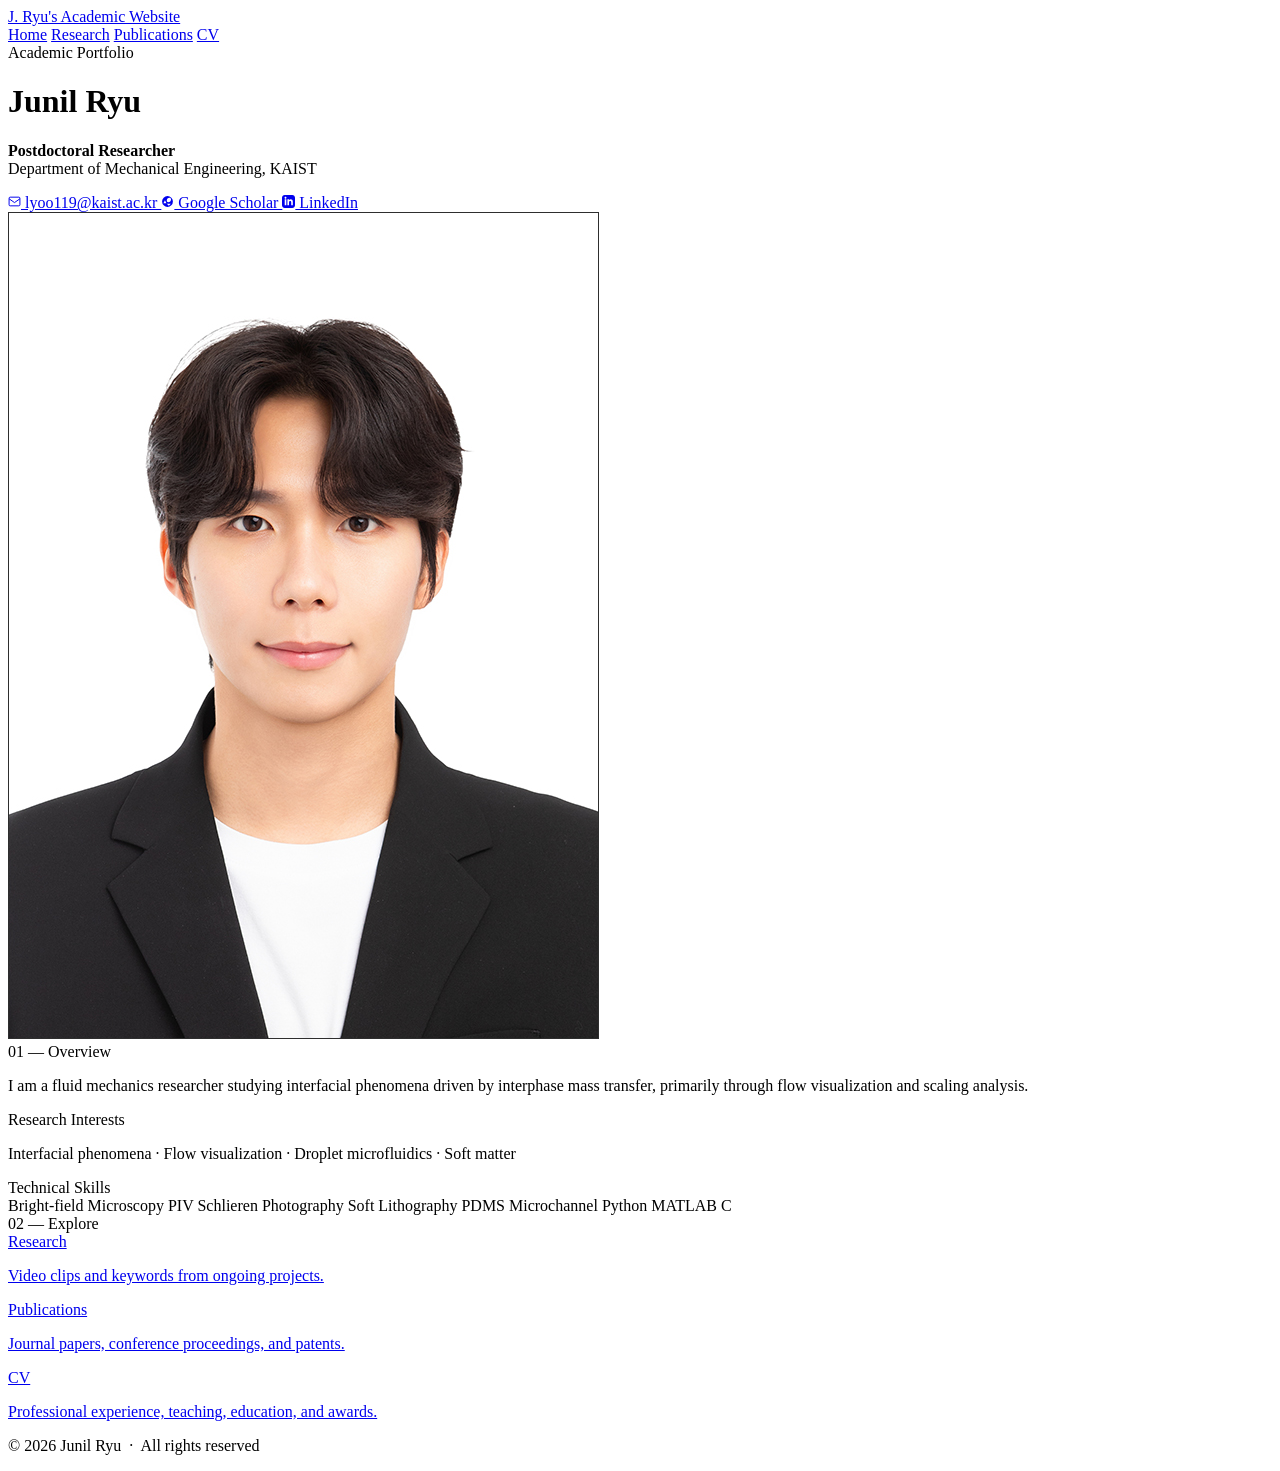
==== commit dc9cd672: "Update index.html" ====
--- a/index.html
+++ b/index.html
@@ -6,548 +6,20 @@
     <title>Junil Ryu | Personal Academic Website</title>
     <link rel="preconnect" href="https://fonts.googleapis.com">
     <link href="https://fonts.googleapis.com/css2?family=Cormorant+Garamond:ital,wght@0,300;0,400;0,600;1,300;1,400&family=DM+Mono:wght@300;400&display=swap" rel="stylesheet">
-    <style>
-        :root {
-            --ink: #0f1923;
-            --ink-soft: #2c3e50;
-            --ink-muted: #6b7a8d;
-            --water: #1a6b8a;
-            --water-light: #3a9fc4;
-            --water-pale: #e8f4f8;
-            --foam: #f0f7fb;
-            --surface: #ffffff;
-            --border: #dce8ef;
-            --accent: #0d5a75;
-            --gold: #c4933f;
-        }
-
-        * { box-sizing: border-box; margin: 0; padding: 0; }
-
-        html { scroll-behavior: smooth; }
-
-        body {
-            font-family: Arial, sans-serif;
-            font-weight: 400;
-            color: var(--ink);
-            background: var(--foam);
-            line-height: 1.7;
-            overflow-x: hidden;
-        }
-
-        /* ── BACKGROUND ── */
-        body::before {
-            content: '';
-            position: fixed;
-            inset: 0;
-            background:
-                radial-gradient(ellipse 80% 50% at 10% 20%, rgba(26,107,138,0.06) 0%, transparent 60%),
-                radial-gradient(ellipse 60% 40% at 90% 80%, rgba(58,159,196,0.05) 0%, transparent 60%);
-            pointer-events: none;
-            z-index: 0;
-        }
-
-        /* ── LAYOUT ── */
-        .page-wrap {
-            position: relative;
-            z-index: 1;
-            max-width: 860px;
-            margin: 0 auto;
-            padding: 0 24px 80px;
-        }
-
-        /* ── NAV ── */
-        .top-nav {
-            position: sticky;
-            top: 0;
-            z-index: 100;
-            display: flex;
-            justify-content: flex-end;
-            gap: 4px;
-            padding: 14px 0;
-            background: rgba(240,247,251,0.85);
-            backdrop-filter: blur(12px);
-            -webkit-backdrop-filter: blur(12px);
-            border-bottom: 1px solid var(--border);
-            margin: 0 -24px;
-            padding: 14px 24px;
-        }
-
-        .top-nav a {
-            font-family: Arial, sans-serif;
-            font-size: 0.72rem;
-            letter-spacing: 0.08em;
-            text-transform: uppercase;
-            color: var(--ink-muted);
-            text-decoration: none;
-            padding: 5px 12px;
-            border-radius: 20px;
-            transition: all 0.2s;
-        }
-
-        .top-nav a:hover {
-            color: var(--water);
-            background: var(--water-pale);
-        }
-
-        /* ── HERO ── */
-        .hero {
-            display: grid;
-            grid-template-columns: 1fr auto;
-            gap: 48px;
-            align-items: center;
-            padding: 72px 0 56px;
-            border-bottom: 1px solid var(--border);
-        }
-
-        .hero-text {}
-
-        .hero-eyebrow {
-            font-family: Arial, sans-serif;
-            font-size: 0.72rem;
-            letter-spacing: 0.15em;
-            text-transform: uppercase;
-            color: var(--water);
-            margin-bottom: 16px;
-        }
-
-        .hero-name {
-            font-family: Arial, sans-serif;
-            font-size: clamp(3rem, 6vw, 4.5rem);
-            font-weight: 300;
-            line-height: 1.05;
-            color: var(--ink);
-            letter-spacing: -0.01em;
-            margin-bottom: 12px;
-        }
-
-        .hero-title {
-            font-size: 0.95rem;
-            color: var(--ink-muted);
-            font-weight: 300;
-            margin-bottom: 28px;
-            line-height: 1.5;
-        }
-
-        .hero-title strong {
-            color: var(--ink-soft);
-            font-weight: 500;
-        }
-
-        .hero-links {
-            display: flex;
-            flex-wrap: wrap;
-            gap: 10px;
-            align-items: center;
-        }
-
-        .hero-links a {
-            font-size: 0.8rem;
-            text-decoration: none;
-            padding: 7px 16px;
-            border-radius: 24px;
-            font-weight: 400;
-            transition: all 0.25s;
-            display: inline-flex;
-            align-items: center;
-            gap: 6px;
-            letter-spacing: 0.02em;
-        }
-
-        .link-email {
-            color: var(--ink-soft);
-            border: 1px solid var(--border);
-            background: white;
-        }
-
-        .link-email:hover {
-            border-color: var(--water-light);
-            color: var(--water);
-        }
-
-        .link-scholar {
-            color: white;
-            background: var(--water);
-            border: 1px solid var(--water);
-        }
-
-        .link-scholar:hover {
-            background: var(--accent);
-            border-color: var(--accent);
-        }
-
-        .link-linkedin {
-            color: #0077b5;
-            border: 1px solid #cde0ec;
-            background: #f0f7fc;
-        }
-
-        .link-linkedin:hover {
-            background: #0077b5;
-            color: white;
-            border-color: #0077b5;
-        }
-
-        /* ── PROFILE IMAGE ── */
-        .hero-photo {
-            flex-shrink: 0;
-        }
-
-        .hero-photo img {
-            width: 180px;
-            height: 225px;
-            object-fit: cover;
-            border-radius: 4px;
-            box-shadow: 0 8px 40px rgba(15,25,35,0.12), 0 2px 8px rgba(15,25,35,0.08);
-            display: block;
-        }
-
-        .hero-photo .photo-placeholder {
-            width: 180px;
-            height: 225px;
-            background: linear-gradient(135deg, var(--water-pale) 0%, var(--border) 100%);
-            border-radius: 4px;
-            display: flex;
-            align-items: center;
-            justify-content: center;
-            font-family: 'Cormorant Garamond', serif;
-            font-size: 2.5rem;
-            color: var(--water);
-            letter-spacing: 0.05em;
-        }
-
-        /* ── SECTIONS ── */
-        .section {
-            padding: 52px 0 32px;
-            border-bottom: 1px solid var(--border);
-        }
-
-        .section:last-of-type {
-            border-bottom: none;
-        }
-
-        .section-label {
-            font-family: Arial, sans-serif;
-            font-size: 0.68rem;
-            letter-spacing: 0.18em;
-            text-transform: uppercase;
-            color: var(--water);
-            margin-bottom: 28px;
-            display: flex;
-            align-items: center;
-            gap: 12px;
-        }
-
-        .section-label::after {
-            content: '';
-            flex: 1;
-            height: 1px;
-            background: linear-gradient(to right, var(--border) 0%, transparent 100%);
-        }
-
-        .section-title {
-            font-family: Arial, sans-serif;
-            font-size: 1.9rem;
-            font-weight: 300;
-            color: var(--ink);
-            line-height: 1.2;
-            margin-bottom: 24px;
-        }
-
-        /* ── ABOUT / INTERESTS ── */
-        .interests-grid {
-            display: grid;
-            grid-template-columns: 1fr 1fr;
-            gap: 20px;
-            margin-bottom: 24px;
-        }
-
-        .interest-card {
-            background: white;
-            border: 1px solid var(--border);
-            border-radius: 8px;
-            padding: 20px 22px;
-            transition: box-shadow 0.2s, border-color 0.2s;
-        }
-
-        .interest-card:hover {
-            border-color: var(--water-light);
-            box-shadow: 0 4px 24px rgba(26,107,138,0.08);
-        }
-
-        .interest-card-label {
-            font-family: Arial, sans-serif;
-            font-size: 0.65rem;
-            letter-spacing: 0.12em;
-            text-transform: uppercase;
-            color: var(--water-light);
-            margin-bottom: 10px;
-        }
-
-        .interest-card p {
-            font-size: 0.88rem;
-            color: var(--ink-soft);
-            line-height: 1.6;
-        }
-
-        .skill-tags {
-            display: flex;
-            flex-wrap: wrap;
-            gap: 8px;
-            margin-top: 10px;
-        }
-
-        .skill-tag {
-            font-family: Arial, sans-serif;
-            font-size: 0.68rem;
-            letter-spacing: 0.05em;
-            padding: 4px 10px;
-            background: var(--water-pale);
-            color: var(--water);
-            border-radius: 3px;
-        }
-
-        /* ── TIMELINE ── */
-        .timeline {
-            position: relative;
-        }
-
-        .timeline::before {
-            content: '';
-            position: absolute;
-            left: 60px;
-            top: 8px;
-            bottom: 0;
-            width: 1px;
-            background: linear-gradient(to bottom, var(--border), transparent);
-        }
-
-        .tl-item {
-            display: grid;
-            grid-template-columns: 60px 1fr;
-            gap: 0 16px;
-            margin-bottom: 32px;
-            position: relative;
-        }
-
-        .tl-item::before {
-            content: '';
-            position: absolute;
-            left: 60px;
-            top: 8px;
-            width: 7px;
-            height: 7px;
-            background: var(--water);
-            border-radius: 50%;
-            transform: translateX(-3px);
-            box-shadow: 0 0 0 3px var(--foam);
-        }
-
-        .tl-date {
-            font-family: Arial, sans-serif;
-            font-size: 0.68rem;
-            color: var(--ink-muted);
-            letter-spacing: 0.03em;
-            padding-top: 2px;
-            text-align: left;
-            line-height: 1.4;
-        }
-
-        .tl-body {}
-
-        .tl-role {
-            font-size: 0.95rem;
-            font-weight: 500;
-            color: var(--ink);
-            margin-bottom: 2px;
-        }
-
-        .tl-place {
-            font-size: 0.85rem;
-            color: var(--ink-soft);
-            margin-bottom: 3px;
-        }
-
-        .tl-advisor {
-            font-size: 0.78rem;
-            color: var(--ink-muted);
-            font-style: italic;
-        }
-
-        .tl-sub {
-            margin-top: 6px;
-        }
-
-        .tl-sub li {
-            font-size: 0.83rem;
-            color: var(--ink-soft);
-            margin-bottom: 3px;
-        }
-
-        /* ── PUBLICATIONS ── */
-        .pub-group-title {
-            font-family: Arial, sans-serif;
-            font-size: 0.68rem;
-            letter-spacing: 0.12em;
-            text-transform: uppercase;
-            color: var(--ink-muted);
-            margin: 32px 0 16px;
-            padding-bottom: 8px;
-            border-bottom: 1px solid var(--border);
-        }
-
-        .pub-list {
-            list-style: none;
-            padding: 0;
-        }
-
-        .pub-item {
-            display: grid;
-            grid-template-columns: 28px 1fr;
-            gap: 0 12px;
-            margin-bottom: 18px;
-            align-items: start;
-        }
-
-        .pub-num {
-            font-family: Arial, sans-serif;
-            font-size: 0.68rem;
-            color: var(--ink-muted);
-            padding-top: 3px;
-            text-align: right;
-        }
-
-        .pub-text {
-            font-size: 0.87rem;
-            color: var(--ink-soft);
-            line-height: 1.65;
-        }
-
-        .pub-text em {
-            color: var(--ink);
-            font-style: italic;
-        }
-
-        .pub-text strong {
-            color: var(--ink);
-            font-weight: 500;
-        }
-
-        .badge {
-            display: inline-block;
-            font-size: 0.68rem;
-            font-family: Arial, sans-serif;
-            padding: 2px 7px;
-            border-radius: 3px;
-            vertical-align: middle;
-            margin-left: 4px;
-            font-style: normal;
-            letter-spacing: 0.02em;
-        }
-
-        .badge-prep {
-            background: #fef3e8;
-            color: #b06a10;
-            border: 1px solid #f6d5a8;
-        }
-
-        .badge-review {
-            background: #ebf5ff;
-            color: #1a6db0;
-            border: 1px solid #b8d8f5;
-        }
-
-        .badge-revision {
-            background: #f5ebff;
-            color: #7a30b0;
-            border: 1px solid #d8b8f5;
-        }
-
-        .badge-accepted {
-            background: #e8f8ef;
-            color: #1a7a42;
-            border: 1px solid #a8e0c0;
-        }
-
-        /* ── AWARDS ── */
-        .awards-list {
-            list-style: none;
-            padding: 0;
-        }
-
-        .award-item {
-            display: grid;
-            grid-template-columns: 72px 1fr;
-            gap: 0 20px;
-            padding: 16px 0;
-            border-bottom: 1px solid var(--border);
-            align-items: baseline;
-        }
-
-        .award-item:last-child {
-            border-bottom: none;
-        }
-
-        .award-year {
-            font-family: Arial, sans-serif;
-            font-size: 0.72rem;
-            color: var(--water);
-            letter-spacing: 0.04em;
-        }
-
-        .award-text {
-            font-size: 0.87rem;
-            color: var(--ink-soft);
-            line-height: 1.55;
-        }
-
-        /* ── FOOTER ── */
-        .footer {
-            text-align: center;
-            padding: 48px 0 0;
-            font-family: Arial, sans-serif;
-            font-size: 0.68rem;
-            color: var(--ink-muted);
-            letter-spacing: 0.06em;
-        }
-
-        /* ── ANIMATIONS ── */
-        @keyframes fadeUp {
-            from { opacity: 0; transform: translateY(16px); }
-            to   { opacity: 1; transform: translateY(0); }
-        }
-
-        .hero { animation: fadeUp 0.6s ease both; }
-        .section { animation: fadeUp 0.5s ease both; animation-play-state: paused; }
-        .section.visible { animation-play-state: running; }
-
-        /* ── RESPONSIVE ── */
-        @media (max-width: 640px) {
-            .hero {
-                grid-template-columns: 1fr;
-                gap: 32px;
-            }
-            .hero-photo { order: -1; }
-            .hero-photo img, .hero-photo .photo-placeholder {
-                width: 100px;
-                height: 125px;
-            }
-            .interests-grid { grid-template-columns: 1fr; }
-            .timeline::before { left: 60px; }
-            .tl-item { grid-template-columns: 60px 1fr; }
-            .tl-item::before { left: 60px; }
-        }
-    </style>
+    <link rel="stylesheet" href="style.css">
 </head>
 <body>
 
 <div class="page-wrap">
 
     <nav class="top-nav">
-        <a href="#about">Research</a>
-        <a href="#experience">Experience</a>
-        <a href="#education">Education</a>
-        <a href="#publications">Publications</a>
-        <a href="#awards">Awards</a>
+        <a class="nav-brand" href="index.html">J. Ryu's Academic Website </a>
+        <div class="nav-links">
+            <a href="index.html" class="active">Home</a>
+            <a href="research.html">Research</a>
+            <a href="publications.html">Publications</a>
+            <a href="cv.html">CV</a>
+        </div>
     </nav>
 
     <!-- ── HERO ── -->
@@ -580,10 +52,12 @@
         </div>
     </header>
 
-    <!-- ── ABOUT ── -->
+    <!-- ── INTERESTS & SKILLS ── -->
     <section class="section" id="about">
-        <div class="section-label">01 — Research</div>
-        <h2 class="section-title">Interests & Skills</h2>
+        <div class="section-label">01 — Overview</div>
+	<div class="bio-intro">
+        	<p>I am a fluid mechanics researcher studying interfacial phenomena driven by interphase mass transfer, primarily through flow visualization and scaling analysis.</p>
+    	</div>
         <div class="interests-grid">
             <div class="interest-card">
                 <div class="interest-card-label">Research Interests</div>
@@ -605,230 +79,23 @@
         </div>
     </section>
 
-    <!-- ── EXPERIENCE ── -->
-    <section class="section" id="experience">
-        <div class="section-label">02 — Experience</div>
-        <h2 class="section-title">Professional & Teaching</h2>
-
-        <div class="pub-group-title">Professional</div>
-        <div class="timeline">
-            <div class="tl-item">
-                <div class="tl-date">03/2025<br>Present</div>
-                <div class="tl-body">
-                    <div class="tl-role">Postdoctoral Researcher</div>
-                    <div class="tl-place">Dept. of Mechanical Engineering, KAIST, Korea</div>
-                    <div class="tl-advisor">Advisor: Prof. Hyoungsoo Kim</div>
-                </div>
-            </div>
-            <div class="tl-item">
-                <div class="tl-date">03/2022<br>02/2023</div>
-                <div class="tl-body">
-                    <div class="tl-role">Visiting Fellow</div>
-                    <div class="tl-place">Experimental Soft Condensed Matter Group, SEAS, Harvard University, USA</div>
-                    <div class="tl-advisor">Advisor: Prof. David A. Weitz</div>
-                </div>
-            </div>
+    <!-- ── QUICK LINKS ── -->
+    <section class="section" id="overview">
+        <div class="section-label">02 — Explore</div>
+        <div class="quick-links">
+            <a href="research.html" class="quick-card">
+                <div class="quick-card-title">Research</div>
+                <p class="quick-card-desc">Video clips and keywords from ongoing projects.</p>
+            </a>
+            <a href="publications.html" class="quick-card">
+                <div class="quick-card-title">Publications</div>
+                <p class="quick-card-desc">Journal papers, conference proceedings, and patents.</p>
+            </a>
+            <a href="cv.html" class="quick-card">
+                <div class="quick-card-title">CV</div>
+                <p class="quick-card-desc">Professional experience, teaching, education, and awards.</p>
+            </a>
         </div>
-
-        <div class="pub-group-title">Teaching</div>
-        <div class="timeline">
-            <div class="tl-item">
-                <div class="tl-date">03/2019<br>12/2024</div>
-                <div class="tl-body">
-                    <div class="tl-role">Teaching Assistant | KAIST</div>
-                    <ul class="tl-sub">
-                        <li><strong>Graduate:</strong> Interfacial Flows, Experimental Thermo-Fluid Engineering</li>
-                        <li><strong>Undergraduate:</strong> Fluid Mechanics, Capstone Design I, Mechatronics System Design</li>
-                    </ul>
-                </div>
-            </div>
-        </div>
-    </section>
-
-    <!-- ── EDUCATION ── -->
-    <section class="section" id="education">
-        <div class="section-label">03 — Education</div>
-        <h2 class="section-title">Academic Background</h2>
-        <div class="timeline">
-            <div class="tl-item">
-                <div class="tl-date">03/2021<br>02/2025</div>
-                <div class="tl-body">
-                    <div class="tl-role">Ph.D. in Mechanical Engineering</div>
-                    <div class="tl-place">KAIST, Korea</div>
-                    <div class="tl-advisor">Advisor: Prof. Hyoungsoo Kim</div>
-                </div>
-            </div>
-            <div class="tl-item">
-                <div class="tl-date">03/2019<br>02/2021</div>
-                <div class="tl-body">
-                    <div class="tl-role">M.S. in Mechanical Engineering</div>
-                    <div class="tl-place">KAIST, Korea</div>
-                    <div class="tl-advisor">Advisor: Prof. Hyoungsoo Kim</div>
-                </div>
-            </div>
-            <div class="tl-item">
-                <div class="tl-date">03/2015<br>02/2019</div>
-                <div class="tl-body">
-                    <div class="tl-role">B.S. in Mechanical Engineering</div>
-                    <div class="tl-place">KAIST, Korea</div>
-                    <div class="tl-advisor">Advisor: Prof. Jeong-Guon Ih</div>
-                </div>
-            </div>
-        </div>
-    </section>
-
-    <!-- ── PUBLICATIONS ── -->
-    <section class="section" id="publications">
-        <div class="section-label">04 — Publications</div>
-        <h2 class="section-title">Research Output</h2>
-
-        <div class="pub-group-title">Journal Publications</div>
-        <ul class="pub-list">
-            <li class="pub-item">
-                <span class="pub-num">15</span>
-                <span class="pub-text">Y. W. Han<sup>†</sup>, G. Mun<sup>†</sup>, <strong>J. Ryu<sup>†</sup></strong>, R. M. Kim, Y. Soon, H. Kim, and Y. S. Jung, "Probabilistically Augmented Digital SERS Quantification via Geometry–Controlled Site-Fixed Dewetting Patterns." <span class="badge badge-prep">In Preparation</span></span>
-            </li>
-            <li class="pub-item">
-                <span class="pub-num">14</span>
-                <span class="pub-text"><strong>J. Ryu</strong>, D. Kim, Y.-J. Yoon, and H. Kim, "Solubility-tuned vapor-driven Marangoni actuation for rapid liquid manipulation." <span class="badge badge-prep">In Preparation</span></span>
-            </li>
-            <li class="pub-item">
-                <span class="pub-num">13</span>
-                <span class="pub-text">K. Shim, T. Sharma, J. Shim, <strong>J. Ryu</strong>, J. Kim, S. Roh, R. Azad, H. Kim, S. Daschakraborty, R. Raj, Y. Nam, "Switching condensation mode via vapor-phase engineering." <span class="badge badge-review">Under Review</span></span>
-            </li>
-            <li class="pub-item">
-                <span class="pub-num">12</span>
-                <span class="pub-text">J. Choi, T. Chung, <strong>J. Ryu</strong>, M. Choi, R. Yoshida, H. Kim, and Y. S. Kim, "Self-propelling Gel Actuators Driven by Autonomous Chemomechanical Marangoni Propulsion." <span class="badge badge-review">Under Review</span></span>
-            </li>
-            <li class="pub-item">
-                <span class="pub-num">11</span>
-                <span class="pub-text">J. H. Kim et al. (incl. <strong>J. Ryu</strong>), "Stretchable free-form 3D electronics via on-demand direct conformal printing of liquid metal particles." <em>Nat. Comm.</em> <span class="badge badge-revision">In Revision</span></span>
-            </li>
-            <li class="pub-item">
-                <span class="pub-num">10</span>
-                <span class="pub-text"><strong>J. Ryu</strong>, A. Chen, I. Park, D. A. Weitz, and H. Kim, "Enhancing stability of double emulsion templated lipid vesicles by selective extraction of good solvent-rich traces." <em>Proc. Natl. Acad. Sci. U. S. A.</em> <span class="badge badge-revision">In Revision</span></span>
-            </li>
-            <li class="pub-item">
-                <span class="pub-num">9</span>
-                <span class="pub-text">M.-S. Lee, W. Jo, <strong>J. Ryu</strong>, et al., "Saponin-assisted fabrication of high-performance and antifouling reverse osmosis membranes." <em>Chem. Eng. J.</em> vol. 541, pp. 177799, 2026.</span>
-            </li>
-            <li class="pub-item">
-                <span class="pub-num">8</span>
-                <span class="pub-text">H. Jun, <strong>J. Ryu</strong>, J. Kong, M. Noh, and H. Kim, "Embedded 3D Printing of Newtonian Fluids in Elasto-viscoplastic Matrix." <em>ACS Appl. Mater. Interfaces</em>, vol. 17, no. 47, pp. 65281–65289, 2025.</span>
-            </li>
-            <li class="pub-item">
-                <span class="pub-num">7</span>
-                <span class="pub-text"><strong>J. Ryu</strong>, C. Diddens, D. Lohse, and H. Kim, "Vapour-driven solutal Marangoni flow transition across the vapour-liquid equilibrium at the droplet contact line." <em>J. Fluid Mech.</em>, vol. 1019, pp. A3, 2025.</span>
-            </li>
-            <li class="pub-item">
-                <span class="pub-num">6</span>
-                <span class="pub-text">S.-J. Park<sup>†</sup>, M.-S. Lee<sup>†</sup>, M. E. Kilic<sup>†</sup>, <strong>J. Ryu<sup>†</sup></strong>, et al., "Autonomous Interfacial Assembly of Polymer Nanofilms via Surfactant-Regulated Marangoni Instability." <em>Nano Lett.</em>, vol. 23, no. 11, pp. 4822–4829, 2023.</span>
-            </li>
-            <li class="pub-item">
-                <span class="pub-num">5</span>
-                <span class="pub-text"><strong>J. Ryu</strong>, G. Lee, W. K. Lee, J. M. Yoon, N. Koo, and H. Kim, "Volatile vapor knife of immersion lithography hood using solutal Marangoni effect." <em>J. Vac. Sci. Technol. B</em>, vol. 40, no. 5, pp. 052601, 2022.</span>
-            </li>
-            <li class="pub-item">
-                <span class="pub-num">4</span>
-                <span class="pub-text"><strong>J. Ryu</strong>, H. S. Ko, and H. Kim, "Vapor absorption and Marangoni flows in evaporating drops." <em>Langmuir</em>, vol. 38, no. 7, pp. 2185–2191, 2022.</span>
-            </li>
-            <li class="pub-item">
-                <span class="pub-num">3</span>
-                <span class="pub-text">J. Kim, <strong>J. Ryu</strong>, and H. Kim, "Reverse tracking method for concentration distribution of solutes around 2D droplet of solutal Marangoni flow with artificial neural network." <em>J. Korean Soc. Visualization</em>, vol. 19, no. 2, pp. 32–40, 2021.</span>
-            </li>
-            <li class="pub-item">
-                <span class="pub-num">2</span>
-                <span class="pub-text"><strong>J. Ryu</strong>, J. Kim, J. Park, and H. Kim, "Analysis of vapor-driven solutal Marangoni flows inside a sessile droplet." <em>Int. J. Heat Mass Transf.</em>, vol. 164, pp. 120499, 2021.</span>
-            </li>
-            <li class="pub-item">
-                <span class="pub-num">1</span>
-                <span class="pub-text">J. Park<sup>†</sup>, <strong>J. Ryu<sup>†</sup></strong>, and H. Kim, "Control of solutal Marangoni-driven vortical flows and enhancement of mixing efficiency." <em>J. Colloid Interface Sci.</em>, vol. 561, pp. 408–415, 2020.</span>
-            </li>
-        </ul>
-
-        <div class="pub-group-title">Conference Proceedings</div>
-        <ul class="pub-list">
-            <li class="pub-item">
-                <span class="pub-num">10</span>
-                <span class="pub-text"><strong>J. Ryu</strong>, D. Kim, and H. Kim, "Solubility-Gated Marangoni Actuation Enables Vapor-Based Droplet Manipulation." <em>78th Annual Meeting of APS Division of Fluid Dynamics</em>, Houston (USA), Nov. 2025.</span>
-            </li>
-            <li class="pub-item">
-                <span class="pub-num">9</span>
-                <span class="pub-text"><strong>J. Ryu</strong>, D. Kim, and H. Kim, "Vapor-driven digital microfluidics." <em>The 18th Asian Congress of Fluid Mechanics</em>, Seoul (Korea), Sep. 2025.</span>
-            </li>
-            <li class="pub-item">
-                <span class="pub-num">8</span>
-                <span class="pub-text"><strong>J. Ryu</strong>, A. Chen, D. A. Weitz, and H. Kim, "Instability in the formation of lipid vesicles from microfluidic double emulsions." <em>APS Global Physics Summit 2025</em>, Anaheim (USA), Mar. 2025.</span>
-            </li>
-            <li class="pub-item">
-                <span class="pub-num">7</span>
-                <span class="pub-text"><strong>J. Ryu</strong>, C. Diddens, D. Lohse, and H. Kim, "Retardation of vapor-driven solutal Marangoni effect due to vapor absorption in the droplet." <em>77th Annual Meeting of APS Division of Fluid Dynamics</em>, Salt Lake City (USA), Nov. 2024.</span>
-            </li>
-            <li class="pub-item">
-                <span class="pub-num">6</span>
-                <span class="pub-text"><strong>J. Ryu</strong>, A. Chen, T. Huang, D. A. Weitz, and H. Kim, "Understanding dewetting instability in the formation of lipid vesicles." <em>The 26th International Congress of Theoretical and Applied Mechanics</em>, Daegu (Korea), Aug. 2024.</span>
-            </li>
-            <li class="pub-item">
-                <span class="pub-num">5</span>
-                <span class="pub-text"><strong>J. Ryu</strong>, S.-J. Park, M.-S. Lee, M. E. Kilic, et al., "Complex membrane formation using surfactant-regulated Marangoni instability at immiscible liquid-liquid interface." <em>76th Annual Meeting of APS Division of Fluid Dynamics</em>, Washington (USA), Nov. 2023.</span>
-            </li>
-            <li class="pub-item">
-                <span class="pub-num">4</span>
-                <span class="pub-text"><strong>J. Ryu</strong>, A. Chen, T. Huang, D. A. Weitz, and H. Kim, "Dewetting Instability in the Formation of Lipid Vesicles from Double Emulsions." <em>ASME JSME KSME Fluids Engineering Division 2023</em>, Osaka (Japan), Jul. 2023.</span>
-            </li>
-            <li class="pub-item">
-                <span class="pub-num">3</span>
-                <span class="pub-text"><strong>J. Ryu</strong>, G. Lee, and H. Kim, "Enhancement of immersion lens stability using vapor-driven solutal Marangoni effect." <em>75th Annual Meeting of APS Division of Fluid Dynamics</em>, Indianapolis (USA), Nov. 2022.</span>
-            </li>
-            <li class="pub-item">
-                <span class="pub-num">2</span>
-                <span class="pub-text"><strong>J. Ryu</strong>, C. Diddens, D. Lohse, and H. Kim, "Non-uniform absorption and evaporation at a droplet interface." <em>74th Annual Meeting of APS Division of Fluid Dynamics</em>, Phoenix (USA), Nov. 2021.</span>
-            </li>
-            <li class="pub-item">
-                <span class="pub-num">1</span>
-                <span class="pub-text"><strong>J. Ryu</strong>, J. Kim, J. Park, and H. Kim, "Analytical study for vapor-driven solutal Marangoni flows inside a sessile droplet." <em>72nd Annual Meeting of APS Division of Fluid Dynamics</em>, Seattle (USA), Nov. 2019.</span>
-            </li>
-        </ul>
-
-        <div class="pub-group-title">Patents</div>
-        <ul class="pub-list">
-            <li class="pub-item">
-                <span class="pub-num">2</span>
-                <span class="pub-text">W. Lee, H. Kim, <strong>J. Ryu</strong>, N. Koo, J. Yoon, S. Park, S. Oh, and G. Lee, "Immersion lithographic system." KR20240064399A, US20240152058A1, May 2024.</span>
-            </li>
-            <li class="pub-item">
-                <span class="pub-num">1</span>
-                <span class="pub-text">H. Kim, J. Park, <strong>J. Ryu</strong>, and H. J. Sung, "Free-energy droplet mixing and flow control method." KR102342742B1, Dec. 2021.</span>
-            </li>
-        </ul>
-    </section>
-
-    <!-- ── AWARDS ── -->
-    <section class="section" id="awards">
-        <div class="section-label">05 — Awards</div>
-        <h2 class="section-title">Honors & Recognition</h2>
-        <ul class="awards-list">
-            <li class="award-item">
-                <span class="award-year">12/2025</span>
-                <span class="award-text">ME Academic and Research Achievement Award: President's Award of the Korea Institute of Machinery &amp; Materials (KIMM), KAIST</span>
-            </li>
-            <li class="award-item">
-                <span class="award-year">04/2025</span>
-                <span class="award-text">Outstanding PhD's Thesis Award, The Korean Society of Mechanical Engineers (KSME)</span>
-            </li>
-            <li class="award-item">
-                <span class="award-year">10/2021</span>
-                <span class="award-text">ME Academic and Research Achievement Award: Excellence Award for Master's Program Students, KAIST</span>
-            </li>
-            <li class="award-item">
-                <span class="award-year">06/2021</span>
-                <span class="award-text">Outstanding Master's Thesis Award, The Korean Society of Mechanical Engineers (KSME)</span>
-            </li>
-            <li class="award-item">
-                <span class="award-year">12/2020</span>
-                <span class="award-text">Wooduk Deok-Byeong Yoon Scholarship, Wooduk Scholarship Foundation</span>
-            </li>
-        </ul>
     </section>
 
     <footer class="footer">
@@ -838,7 +105,6 @@
 </div>
 
 <script>
-    // Scroll-triggered section animations
     const observer = new IntersectionObserver((entries) => {
         entries.forEach(e => {
             if (e.isIntersecting) {
@@ -847,7 +113,6 @@
             }
         });
     }, { threshold: 0.08 });
-
     document.querySelectorAll('.section').forEach(s => observer.observe(s));
 </script>
 
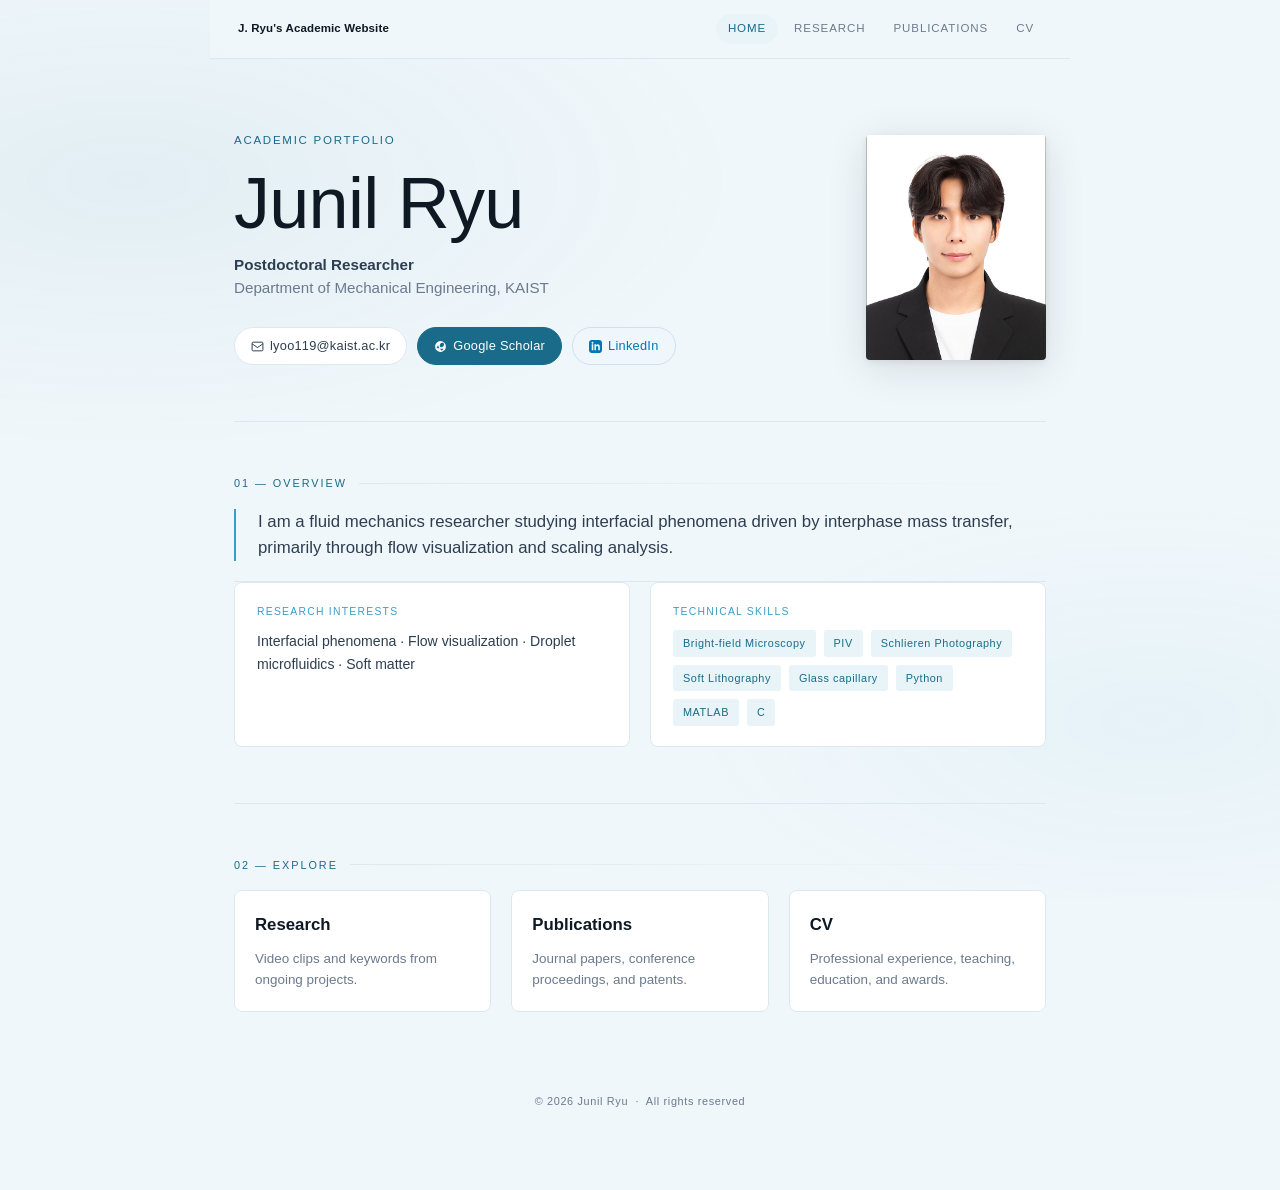
==== commit a8d7c4e0: "Update index.html" ====
--- a/index.html
+++ b/index.html
@@ -70,7 +70,7 @@
                     <span class="skill-tag">PIV</span>
                     <span class="skill-tag">Schlieren Photography</span>
                     <span class="skill-tag">Soft Lithography</span>
-                    <span class="skill-tag">PDMS Microchannel</span>
+                    <span class="skill-tag">Glass capillary</span>
                     <span class="skill-tag">Python</span>
                     <span class="skill-tag">MATLAB</span>
                     <span class="skill-tag">C</span>
--- a/style.css
+++ b/style.css
@@ -0,0 +1,786 @@
+/* Junil Ryu — shared site styles */
+        :root {
+            --ink: #0f1923;
+            --ink-soft: #2c3e50;
+            --ink-muted: #6b7a8d;
+            --water: #1a6b8a;
+            --water-light: #3a9fc4;
+            --water-pale: #e8f4f8;
+            --foam: #f0f7fb;
+            --surface: #ffffff;
+            --border: #dce8ef;
+            --accent: #0d5a75;
+            --gold: #c4933f;
+        }
+
+        * { box-sizing: border-box; margin: 0; padding: 0; }
+
+        html { scroll-behavior: smooth; }
+
+        body {
+            font-family: Arial, sans-serif;
+            font-weight: 400;
+            color: var(--ink);
+            background: var(--foam);
+            line-height: 1.7;
+            overflow-x: hidden;
+        }
+
+        /* ── BACKGROUND ── */
+        body::before {
+            content: '';
+            position: fixed;
+            inset: 0;
+            background:
+                radial-gradient(ellipse 80% 50% at 10% 20%, rgba(26,107,138,0.06) 0%, transparent 60%),
+                radial-gradient(ellipse 60% 40% at 90% 80%, rgba(58,159,196,0.05) 0%, transparent 60%);
+            pointer-events: none;
+            z-index: 0;
+        }
+
+        /* ── LAYOUT ── */
+        .page-wrap {
+            position: relative;
+            z-index: 1;
+            max-width: 860px;
+            margin: 0 auto;
+            padding: 0 24px 80px;
+        }
+
+        /* ── NAV ── */
+        .top-nav {
+            position: sticky;
+            top: 0;
+            z-index: 100;
+            display: flex;
+            justify-content: flex-end;
+            gap: 4px;
+            padding: 14px 0;
+            background: rgba(240,247,251,0.85);
+            backdrop-filter: blur(12px);
+            -webkit-backdrop-filter: blur(12px);
+            border-bottom: 1px solid var(--border);
+            margin: 0 -24px;
+            padding: 14px 24px;
+        }
+
+        .top-nav a {
+            font-family: Arial, sans-serif;
+            font-size: 0.72rem;
+            letter-spacing: 0.08em;
+            text-transform: uppercase;
+            color: var(--ink-muted);
+            text-decoration: none;
+            padding: 5px 12px;
+            border-radius: 20px;
+            transition: all 0.2s;
+        }
+
+        .top-nav a:hover {
+            color: var(--water);
+            background: var(--water-pale);
+        }
+
+        /* ── HERO ── */
+        .hero {
+            display: grid;
+            grid-template-columns: 1fr auto;
+            gap: 48px;
+            align-items: center;
+            padding: 72px 0 56px;
+            border-bottom: 1px solid var(--border);
+        }
+
+        .hero-text {}
+
+        .hero-eyebrow {
+            font-family: Arial, sans-serif;
+            font-size: 0.72rem;
+            letter-spacing: 0.15em;
+            text-transform: uppercase;
+            color: var(--water);
+            margin-bottom: 16px;
+        }
+
+        .hero-name {
+            font-family: Arial, sans-serif;
+            font-size: clamp(3rem, 6vw, 4.5rem);
+            font-weight: 300;
+            line-height: 1.05;
+            color: var(--ink);
+            letter-spacing: -0.01em;
+            margin-bottom: 12px;
+        }
+
+        .hero-title {
+            font-size: 0.95rem;
+            color: var(--ink-muted);
+            font-weight: 300;
+            margin-bottom: 28px;
+            line-height: 1.5;
+        }
+
+        .hero-title strong {
+            color: var(--ink-soft);
+            font-weight: 600;
+        }
+
+        .hero-links {
+            display: flex;
+            flex-wrap: wrap;
+            gap: 10px;
+            align-items: center;
+        }
+
+        /* ── IDENTITY / BIO INTRO ── */
+        .bio-intro {
+            padding: 0px 0 20px;
+            border-bottom: 1px solid var(--border);
+        }
+
+        .bio-intro p {
+            font-family: Arial, sans-serif;
+            font-weight: 400;
+            font-size: clamp(1rem, 2.4vw, 1.05rem);
+            line-height: 1.55;
+            color: var(--ink-soft);
+            max-width: 800px;
+            position: relative;
+            padding-left: 22px;
+            border-left: 2px solid var(--water-light);
+        }
+
+        .hero-links a {
+            font-size: 0.8rem;
+            text-decoration: none;
+            padding: 7px 16px;
+            border-radius: 24px;
+            font-weight: 400;
+            transition: all 0.25s;
+            display: inline-flex;
+            align-items: center;
+            gap: 6px;
+            letter-spacing: 0.02em;
+        }
+
+        .link-email {
+            color: var(--ink-soft);
+            border: 1px solid var(--border);
+            background: white;
+        }
+
+        .link-email:hover {
+            border-color: var(--water-light);
+            color: var(--water);
+        }
+
+        .link-scholar {
+            color: white;
+            background: var(--water);
+            border: 1px solid var(--water);
+        }
+
+        .link-scholar:hover {
+            background: var(--accent);
+            border-color: var(--accent);
+        }
+
+        .link-linkedin {
+            color: #0077b5;
+            border: 1px solid #cde0ec;
+            background: #f0f7fc;
+        }
+
+        .link-linkedin:hover {
+            background: #0077b5;
+            color: white;
+            border-color: #0077b5;
+        }
+
+        /* ── PROFILE IMAGE ── */
+        .hero-photo {
+            flex-shrink: 0;
+        }
+
+        .hero-photo img {
+            width: 180px;
+            height: 225px;
+            object-fit: cover;
+            border-radius: 4px;
+            box-shadow: 0 8px 40px rgba(15,25,35,0.12), 0 2px 8px rgba(15,25,35,0.08);
+            display: block;
+        }
+
+        .hero-photo .photo-placeholder {
+            width: 180px;
+            height: 225px;
+            background: linear-gradient(135deg, var(--water-pale) 0%, var(--border) 100%);
+            border-radius: 4px;
+            display: flex;
+            align-items: center;
+            justify-content: center;
+            font-family: 'Cormorant Garamond', serif;
+            font-size: 2.5rem;
+            color: var(--water);
+            letter-spacing: 0.05em;
+        }
+
+        /* ── SECTIONS ── */
+        .section {
+            padding: 52px 0 32px;
+            border-bottom: 1px solid var(--border);
+        }
+
+        .section:last-of-type {
+            border-bottom: none;
+        }
+
+        .section-label {
+            font-family: Arial, sans-serif;
+            font-size: 0.68rem;
+            letter-spacing: 0.18em;
+            text-transform: uppercase;
+            color: var(--water);
+            margin-bottom: 16px;
+            display: flex;
+            align-items: center;
+            gap: 12px;
+        }
+
+        .section-label::after {
+            content: '';
+            flex: 1;
+            height: 1px;
+            background: linear-gradient(to right, var(--border) 0%, transparent 100%);
+        }
+
+        .section-title {
+            font-family: Arial, sans-serif;
+            font-size: 1.9rem;
+            font-weight: 300;
+            color: var(--ink);
+            line-height: 1.2;
+            margin-bottom: 24px;
+        }
+
+        /* ── ABOUT / INTERESTS ── */
+        .interests-grid {
+            display: grid;
+            grid-template-columns: 1fr 1fr;
+            gap: 20px;
+            margin-bottom: 24px;
+        }
+
+        .interest-card {
+            background: white;
+            border: 1px solid var(--border);
+            border-radius: 8px;
+            padding: 20px 22px;
+            transition: box-shadow 0.2s, border-color 0.2s;
+        }
+
+        .interest-card:hover {
+            border-color: var(--water-light);
+            box-shadow: 0 4px 24px rgba(26,107,138,0.08);
+        }
+
+        .interest-card-label {
+            font-family: Arial, sans-serif;
+            font-size: 0.65rem;
+            letter-spacing: 0.12em;
+            text-transform: uppercase;
+            color: var(--water-light);
+            margin-bottom: 10px;
+        }
+
+        .interest-card p {
+            font-size: 0.88rem;
+            color: var(--ink-soft);
+            line-height: 1.6;
+        }
+
+        .skill-tags {
+            display: flex;
+            flex-wrap: wrap;
+            gap: 8px;
+            margin-top: 10px;
+        }
+
+        .skill-tag {
+            font-family: Arial, sans-serif;
+            font-size: 0.68rem;
+            letter-spacing: 0.05em;
+            padding: 4px 10px;
+            background: var(--water-pale);
+            color: var(--water);
+            border-radius: 3px;
+        }
+
+        /* ── RESEARCH GALLERY ── */
+        .research-gallery {
+            display: grid;
+            grid-template-columns: repeat(2, 2fr);
+            gap: 20px;
+            margin-top: 20px;
+        }
+
+        .research-card {
+            background: white;
+            border: 1px solid var(--border);
+            border-radius: 8px;
+            overflow: hidden;
+            transition: box-shadow 0.25s, border-color 0.25s, transform 0.25s;
+        }
+
+        .research-card:hover {
+            border-color: var(--water-light);
+            box-shadow: 0 10px 30px rgba(26,107,138,0.12);
+            transform: translateY(-2px);
+        }
+
+        .research-card-img {
+            position: relative;
+            aspect-ratio: 4 / 3;
+            overflow: hidden;
+            background: var(--water-pale);
+        }
+
+        /* Replace these gradients with <img src="research/xxx.jpg"> once you have real figures/photos */
+        .research-card-img.pattern-1 {
+            background:
+                radial-gradient(circle at 30% 30%, rgba(58,159,196,0.55) 0%, transparent 45%),
+                radial-gradient(circle at 70% 65%, rgba(13,90,117,0.45) 0%, transparent 50%),
+                linear-gradient(135deg, var(--water-pale) 0%, var(--water-light) 140%);
+        }
+        .research-card-img.pattern-2 {
+            background:
+                radial-gradient(ellipse 60% 40% at 50% 40%, rgba(196,147,63,0.35) 0%, transparent 60%),
+                radial-gradient(circle at 20% 80%, rgba(26,107,138,0.4) 0%, transparent 50%),
+                linear-gradient(160deg, var(--water-pale) 0%, var(--accent) 160%);
+        }
+        .research-card-img.pattern-3 {
+            background:
+                repeating-radial-gradient(circle at 50% 50%, rgba(255,255,255,0.5) 0px, transparent 2px, transparent 14px),
+                radial-gradient(circle at 60% 30%, rgba(58,159,196,0.5) 0%, transparent 55%),
+                linear-gradient(150deg, var(--water-light) 0%, var(--ink) 160%);
+        }
+
+        .research-card-tag {
+            position: absolute;
+            top: 10px;
+            left: 10px;
+            font-family: Arial, sans-serif;
+            font-size: 0.62rem;
+            letter-spacing: 0.08em;
+            text-transform: uppercase;
+            color: white;
+            background: rgba(15,25,35,0.45);
+            padding: 4px 9px;
+            border-radius: 20px;
+            backdrop-filter: blur(2px);
+        }
+
+        /* Play-button overlay, centered on the video/pattern area */
+        .research-play-icon {
+            position: absolute;
+            top: 50%;
+            left: 50%;
+            transform: translate(-50%, -50%);
+            width: 44px;
+            height: 44px;
+            border-radius: 50%;
+            background: rgba(15,25,35,0.4);
+            display: flex;
+            align-items: center;
+            justify-content: center;
+            backdrop-filter: blur(2px);
+            transition: background 0.2s, transform 0.2s;
+        }
+
+        .research-card:hover .research-play-icon {
+            background: rgba(15,25,35,0.6);
+            transform: translate(-50%, -50%) scale(1.08);
+        }
+
+        .research-card-video {
+            width: 100%;
+            height: 100%;
+            object-fit: cover;
+            display: block;
+        }
+
+        /* Keyword row under each video (used on the Research page) */
+        .research-card-keywords {
+            display: flex;
+            flex-wrap: wrap;
+            gap: 7px;
+            padding: 14px 12px 14px;
+        }
+
+        .research-card-body {
+            padding: 16px 18px 18px;
+        }
+
+        .research-card-title {
+            font-family: Arial, sans-serif;
+            font-size: 0.95rem;
+            font-weight: 600;
+            color: var(--ink);
+            margin-bottom: 8px;
+            line-height: 1.35;
+        }
+
+        .research-card-desc {
+            font-size: 0.82rem;
+            color: var(--ink-muted);
+            line-height: 1.55;
+            margin-bottom: 10px;
+        }
+
+        .research-card-link {
+            font-family: Arial, sans-serif;
+            font-size: 0.72rem;
+            letter-spacing: 0.03em;
+            color: var(--water);
+            text-decoration: none;
+            display: inline-flex;
+            align-items: center;
+            gap: 4px;
+        }
+
+        .research-card-link:hover { color: var(--accent); }
+
+        @media (max-width: 640px) {
+            .research-gallery { grid-template-columns: 1fr; }
+        }
+
+        /* ── TIMELINE ── */
+        .timeline {
+            position: relative;
+        }
+
+        .timeline::before {
+            content: '';
+            position: absolute;
+            left: 88px;
+            top: 8px;
+            bottom: 0;
+            width: 1px;
+            background: linear-gradient(to bottom, var(--border), transparent);
+        }
+
+        .tl-item {
+            display: grid;
+            grid-template-columns: 88px 1fr;
+            gap: 0 16px;
+            margin-bottom: 32px;
+            position: relative;
+        }
+
+        .tl-item::before {
+            content: '';
+            position: absolute;
+            left: 88px;
+            top: 8px;
+            width: 7px;
+            height: 7px;
+            background: var(--water);
+            border-radius: 50%;
+            transform: translateX(-3px);
+            box-shadow: 0 0 0 3px var(--foam);
+        }
+
+        .tl-date {
+            font-family: Arial, sans-serif;
+            font-size: 0.68rem;
+            color: var(--ink-muted);
+            letter-spacing: 0.03em;
+            padding-top: 2px;
+            text-align: left;
+            line-height: 1.4;
+            white-space: nowrap;
+        }
+
+        .tl-body {}
+
+        .tl-role {
+            font-size: 0.95rem;
+            font-weight: 500;
+            color: var(--ink);
+            margin-bottom: 2px;
+        }
+
+        .tl-place {
+            font-size: 0.85rem;
+            color: var(--ink-soft);
+            margin-bottom: 3px;
+        }
+
+        .tl-advisor {
+            font-size: 0.78rem;
+            color: var(--ink-muted);
+            font-style: italic;
+        }
+
+        .tl-sub {
+            margin-top: 6px;
+        }
+
+        .tl-sub li {
+            font-size: 0.83rem;
+            color: var(--ink-soft);
+            margin-bottom: 3px;
+        }
+
+        /* ── PUBLICATIONS ── */
+        .pub-group-title {
+            font-family: Arial, sans-serif;
+            font-size: 1.1rem;
+	    font-weight: 600;
+            letter-spacing: 0.12em;
+            text-transform: uppercase;
+            color: var(--ink-muted);
+            margin: 32px 0 16px;
+            padding-bottom: 8px;
+            border-bottom: 1px solid var(--border);
+        }
+
+        .pub-list {
+            list-style: none;
+            padding: 0;
+        }
+
+        .pub-item {
+            display: grid;
+            grid-template-columns: 28px 1fr;
+            gap: 0 12px;
+            margin-bottom: 18px;
+            align-items: start;
+        }
+
+        .pub-num {
+            font-family: Arial, sans-serif;
+            font-size: 0.68rem;
+            color: var(--ink-muted);
+            padding-top: 3px;
+            text-align: right;
+        }
+
+        .pub-text {
+            font-size: 0.87rem;
+            color: var(--ink-soft);
+            line-height: 1.65;
+        }
+
+        .pub-text em {
+            color: var(--ink);
+            font-style: italic;
+	    font-weight: 520;
+        }
+
+        .pub-text strong {
+            color: var(--ink);
+            font-weight: 700;
+        }
+
+        .badge {
+            display: inline-block;
+            font-size: 0.68rem;
+            font-family: Arial, sans-serif;
+            padding: 2px 7px;
+            border-radius: 3px;
+            vertical-align: middle;
+            margin-left: 4px;
+            font-style: normal;
+            letter-spacing: 0.02em;
+        }
+
+        .badge-prep {
+            background: #fef3e8;
+            color: #b06a10;
+            border: 1px solid #f6d5a8;
+        }
+
+        .badge-review {
+            background: #ebf5ff;
+            color: #1a6db0;
+            border: 1px solid #b8d8f5;
+        }
+
+        .badge-revision {
+            background: #f5ebff;
+            color: #7a30b0;
+            border: 1px solid #d8b8f5;
+        }
+
+        .badge-accepted {
+            background: #e8f8ef;
+            color: #1a7a42;
+            border: 1px solid #a8e0c0;
+        }
+
+        /* ── AWARDS ── */
+        .awards-list {
+            list-style: none;
+            padding: 0;
+        }
+
+        .award-item {
+            display: grid;
+            grid-template-columns: 72px 1fr;
+            gap: 0 20px;
+            padding: 16px 0;
+            border-bottom: 1px solid var(--border);
+            align-items: baseline;
+        }
+
+        .award-item:last-child {
+            border-bottom: none;
+        }
+
+        .award-year {
+            font-family: Arial, sans-serif;
+            font-size: 0.72rem;
+            color: var(--water);
+            letter-spacing: 0.04em;
+        }
+
+        .award-text {
+            font-size: 0.87rem;
+            color: var(--ink-soft);
+            line-height: 1.55;
+        }
+
+        /* ── FOOTER ── */
+        .footer {
+            text-align: center;
+            padding: 48px 0 0;
+            font-family: Arial, sans-serif;
+            font-size: 0.68rem;
+            color: var(--ink-muted);
+            letter-spacing: 0.06em;
+        }
+
+        /* ── ANIMATIONS ── */
+        @keyframes fadeUp {
+            from { opacity: 0; transform: translateY(16px); }
+            to   { opacity: 1; transform: translateY(0); }
+        }
+
+        .hero { animation: fadeUp 0.6s ease both; }
+        .section { animation: fadeUp 0.5s ease both; animation-play-state: paused; }
+        .section.visible { animation-play-state: running; }
+
+        /* ── RESPONSIVE ── */
+        @media (max-width: 640px) {
+            .hero {
+                grid-template-columns: 1fr;
+                gap: 32px;
+            }
+            .hero-photo { order: -1; }
+            .hero-photo img, .hero-photo .photo-placeholder {
+                width: 100px;
+                height: 125px;
+            }
+            .interests-grid { grid-template-columns: 1fr; }
+            .timeline::before { left: 88px; }
+            .tl-item { grid-template-columns: 88px 1fr; }
+            .tl-item::before { left: 88px; }
+        }
+
+        /* ── NAV: BRAND + ACTIVE STATE ── */
+        .top-nav {
+            justify-content: space-between;
+            align-items: center;
+        }
+
+        .nav-brand {
+            font-family: 'Cormorant Garamond', serif;
+            font-size: 1.05rem;
+            font-weight: 600;
+            color: var(--ink) !important;
+            text-transform: none !important;
+            letter-spacing: 0.01em !important;
+            padding: 5px 4px !important;
+        }
+
+        .nav-brand:hover {
+            background: transparent !important;
+            color: var(--water) !important;
+        }
+
+        .nav-links {
+            display: flex;
+            gap: 4px;
+        }
+
+        .top-nav a.active {
+            color: var(--water);
+            background: var(--water-pale);
+        }
+
+        /* ── PAGE HEADER (sub-pages) ── */
+        .page-header {
+            padding: 56px 0 8px;
+        }
+
+        .page-header .hero-eyebrow {
+            margin-bottom: 10px;
+        }
+
+        .page-header h1 {
+            font-family: Arial, sans-serif;
+            font-size: 2.1rem;
+            font-weight: 300;
+            color: var(--ink);
+        }
+
+        /* ── HOMEPAGE QUICK LINKS ── */
+        .quick-links {
+            display: grid;
+            grid-template-columns: repeat(3, 1fr);
+            gap: 20px;
+            margin-top: 8px;
+        }
+
+        .quick-card {
+            display: block;
+            background: white;
+            border: 1px solid var(--border);
+            border-radius: 8px;
+            padding: 20px 20px;
+            text-decoration: none;
+            transition: box-shadow 0.25s, border-color 0.25s, transform 0.25s;
+        }
+
+        .quick-card:hover {
+            border-color: var(--water-light);
+            box-shadow: 0 10px 30px rgba(26,107,138,0.12);
+            transform: translateY(-2px);
+        }
+
+        .quick-card-num {
+            font-family: 'Cormorant Garamond', serif;
+            font-size: 1.6rem;
+            color: var(--water-light);
+            margin-bottom: 10px;
+        }
+
+        .quick-card-title {
+            font-family: Arial, sans-serif;
+            font-size: 1.05rem;
+            font-weight: 600;
+            color: var(--ink);
+            margin-bottom: 8px;
+        }
+
+        .quick-card-desc {
+            font-size: 0.84rem;
+            color: var(--ink-muted);
+            line-height: 1.6;
+        }
+
+        @media (max-width: 640px) {
+            .quick-links { grid-template-columns: 1fr; }
+            .top-nav { flex-wrap: wrap; gap: 10px; }
+        }
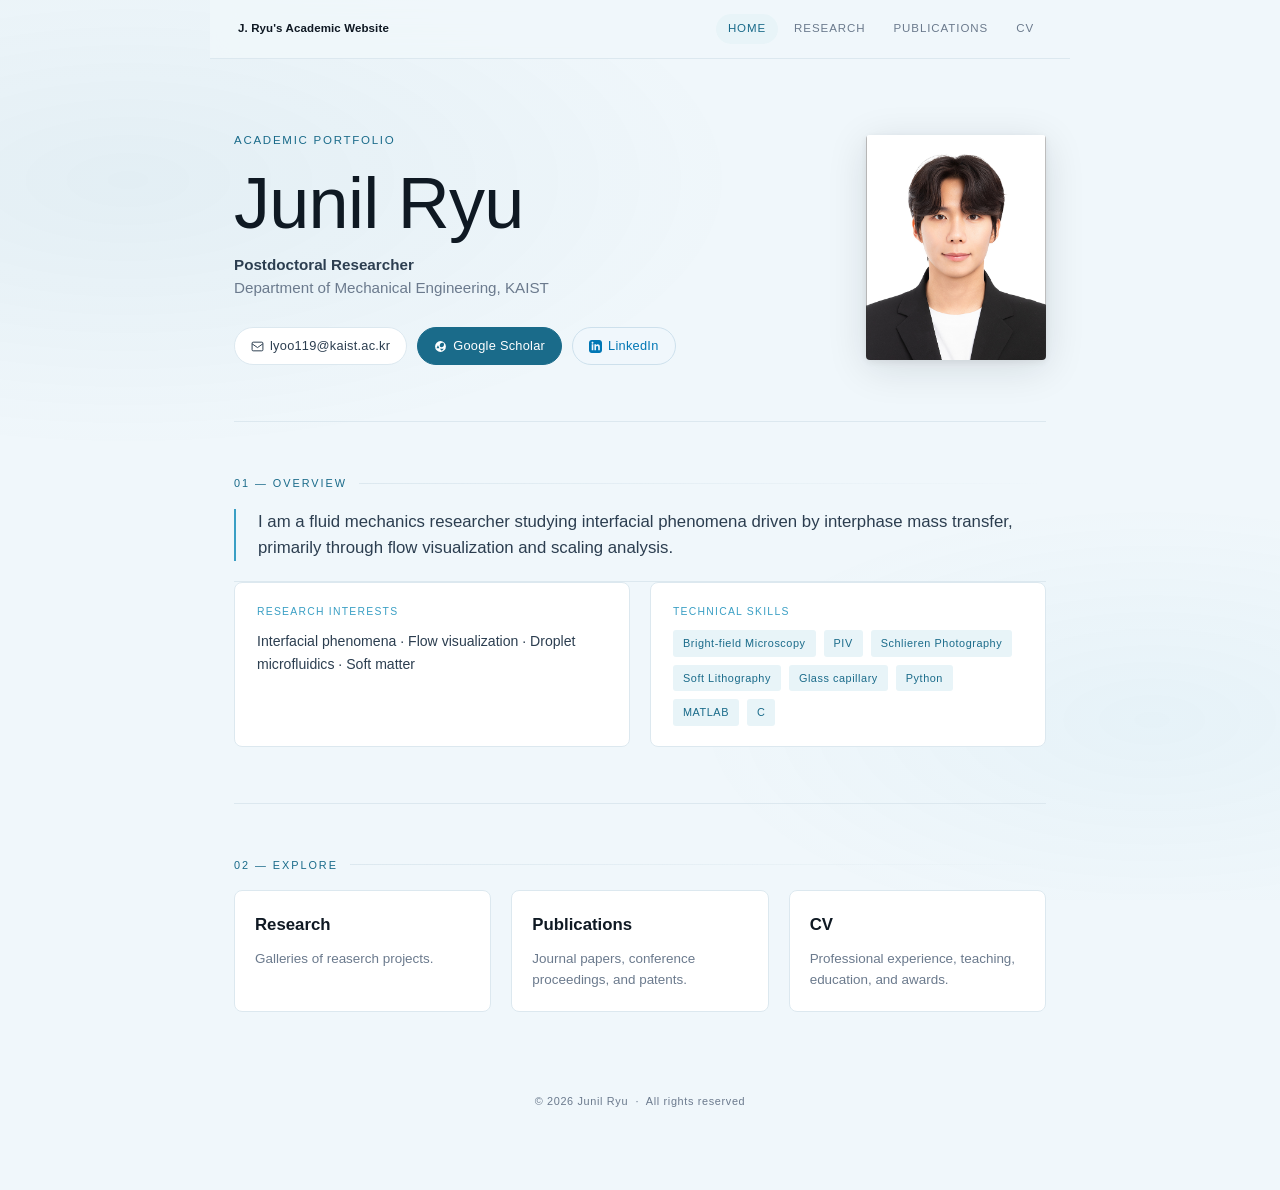
==== commit 97f096c9: "Update index.html" ====
--- a/index.html
+++ b/index.html
@@ -85,7 +85,7 @@
         <div class="quick-links">
             <a href="research.html" class="quick-card">
                 <div class="quick-card-title">Research</div>
-                <p class="quick-card-desc">Video clips and keywords from ongoing projects.</p>
+                <p class="quick-card-desc">Galleries of reaserch projects.</p>
             </a>
             <a href="publications.html" class="quick-card">
                 <div class="quick-card-title">Publications</div>
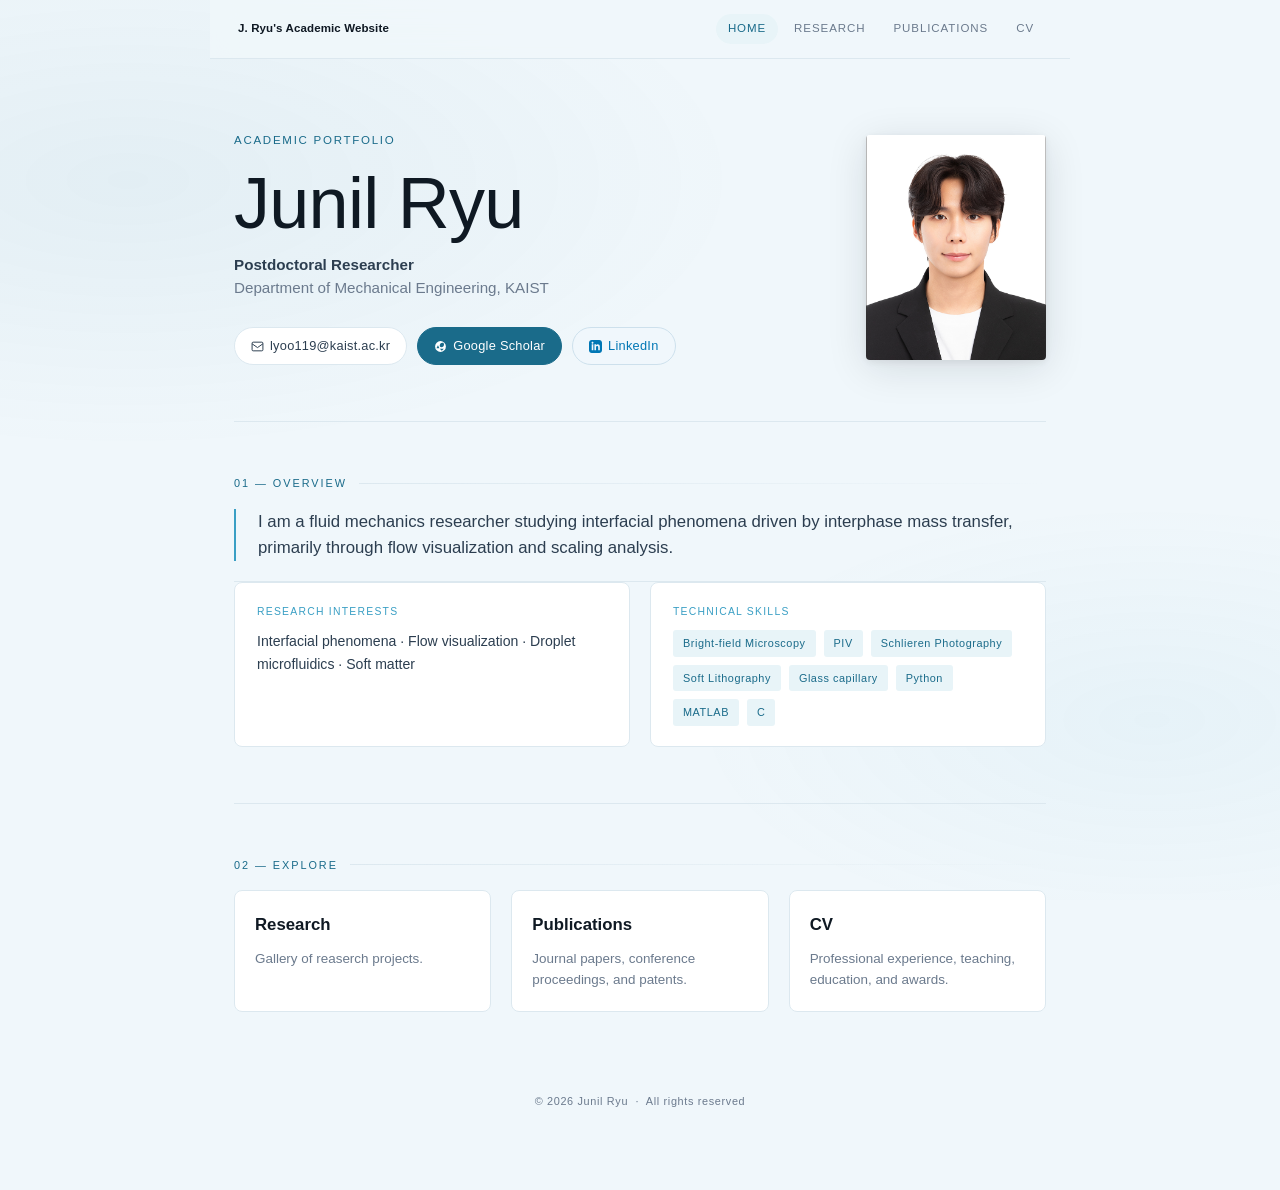
==== commit c113914e: "Update index.html" ====
--- a/index.html
+++ b/index.html
@@ -85,7 +85,7 @@
         <div class="quick-links">
             <a href="research.html" class="quick-card">
                 <div class="quick-card-title">Research</div>
-                <p class="quick-card-desc">Galleries of reaserch projects.</p>
+                <p class="quick-card-desc">Gallery of reaserch projects.</p>
             </a>
             <a href="publications.html" class="quick-card">
                 <div class="quick-card-title">Publications</div>
